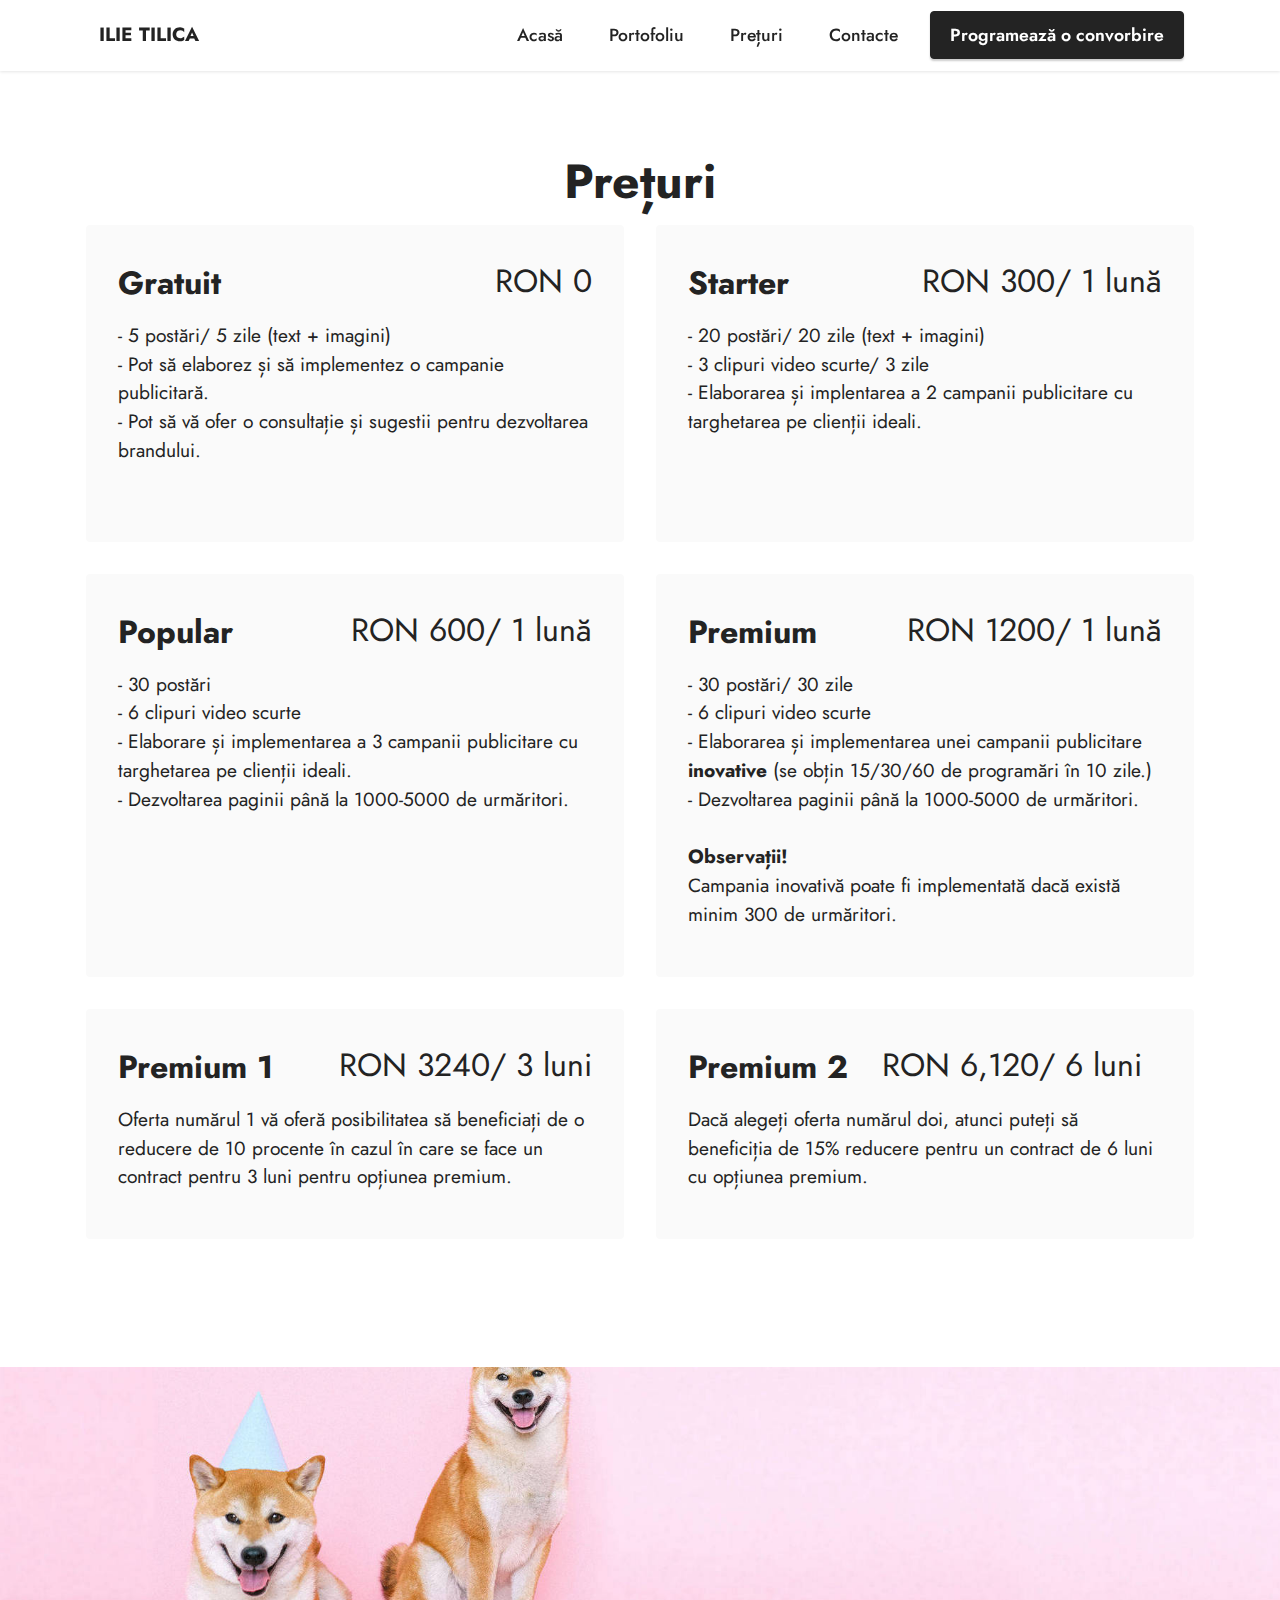
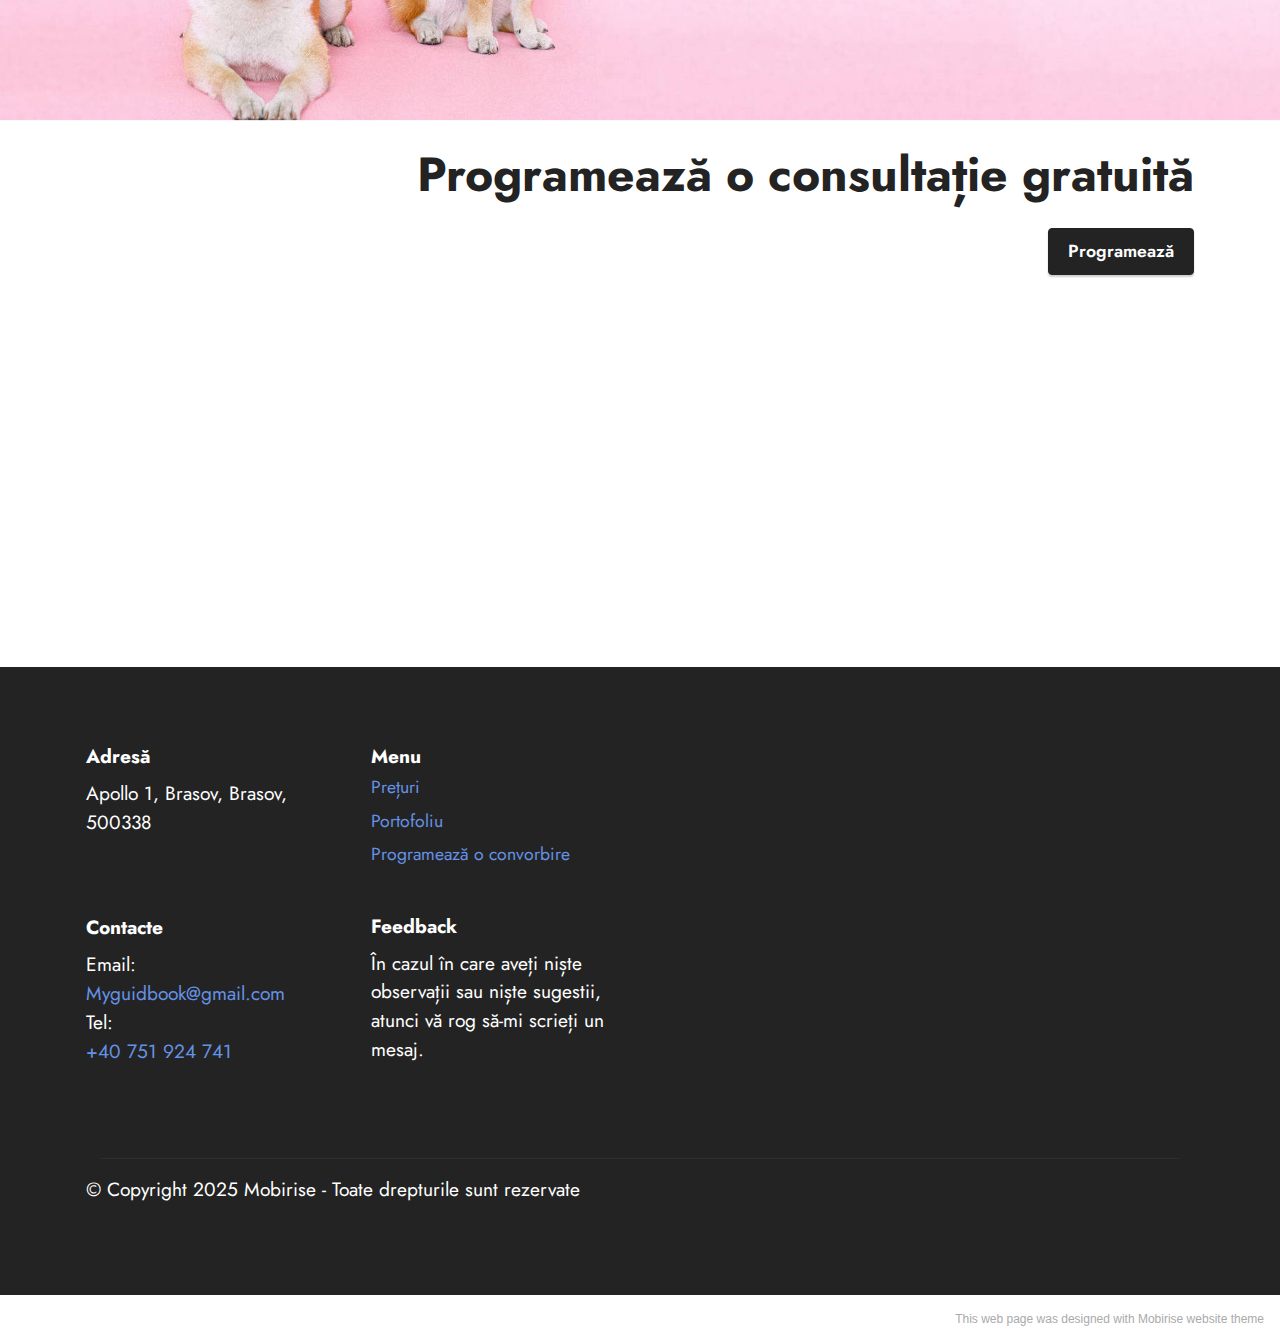
==== page2.html @ 52ac5a22 "first commit" ====
<!DOCTYPE html>
<html  >
<head>
  <!-- Site made with Mobirise Website Builder v5.3.10, https://mobirise.com -->
  <meta charset="UTF-8">
  <meta http-equiv="X-UA-Compatible" content="IE=edge">
  <meta name="generator" content="Mobirise v5.3.10, mobirise.com">
  <meta name="viewport" content="width=device-width, initial-scale=1, minimum-scale=1">
  <link rel="shortcut icon" href="assets/images/logo.png" type="image/x-icon">
  <meta name="description" content="">
  
  
  <title>Prețuri</title>
  <link rel="stylesheet" href="assets/tether/tether.min.css">
  <link rel="stylesheet" href="assets/bootstrap/css/bootstrap.min.css">
  <link rel="stylesheet" href="assets/bootstrap/css/bootstrap-grid.min.css">
  <link rel="stylesheet" href="assets/bootstrap/css/bootstrap-reboot.min.css">
  <link rel="stylesheet" href="assets/dropdown/css/style.css">
  <link rel="stylesheet" href="assets/socicon/css/styles.css">
  <link rel="stylesheet" href="assets/theme/css/style.css">
  <link rel="preload" href="https://fonts.googleapis.com/css?family=Jost:100,200,300,400,500,600,700,800,900,100i,200i,300i,400i,500i,600i,700i,800i,900i&display=swap" as="style" onload="this.onload=null;this.rel='stylesheet'">
  <noscript><link rel="stylesheet" href="https://fonts.googleapis.com/css?family=Jost:100,200,300,400,500,600,700,800,900,100i,200i,300i,400i,500i,600i,700i,800i,900i&display=swap"></noscript>
  <link rel="preload" as="style" href="assets/mobirise/css/mbr-additional.css"><link rel="stylesheet" href="assets/mobirise/css/mbr-additional.css" type="text/css">
  
  
  
  
</head>
<body>
  
  <section class="menu menu2 cid-sCXt1QvOxY" once="menu" id="menu2-c">
    
    <nav class="navbar navbar-dropdown navbar-fixed-top navbar-expand-lg">
        <div class="container">
            <div class="navbar-brand">
                <span class="navbar-logo">
                </span>
                <span class="navbar-caption-wrap"><a class="navbar-caption text-black display-7" href="index.html">ILIE TILICA</a></span>
            </div>
            <button class="navbar-toggler" type="button" data-toggle="collapse" data-target="#navbarSupportedContent" aria-controls="navbarNavAltMarkup" aria-expanded="false" aria-label="Toggle navigation">
                <div class="hamburger">
                    <span></span>
                    <span></span>
                    <span></span>
                    <span></span>
                </div>
            </button>
            <div class="collapse navbar-collapse" id="navbarSupportedContent">
                <ul class="navbar-nav nav-dropdown" data-app-modern-menu="true"><li class="nav-item"><a class="nav-link link text-black text-primary display-4" href="index.html">Acasă</a></li>
                    <li class="nav-item"><a class="nav-link link text-black text-primary display-4" href="page1.html">Portofoliu</a></li>
                    <li class="nav-item"><a class="nav-link link text-black text-primary display-4" href="page2.html">Prețuri</a>
                    </li><li class="nav-item"><a class="nav-link link text-black text-primary display-4" href="page3.html">Contacte</a></li></ul>
                
                <div class="navbar-buttons mbr-section-btn"><a class="btn btn-black display-4" href="https://calendly.com/roitler/consultatie?month=2021-07">Programează o convorbire</a></div>
            </div>
        </div>
    </nav>
</section>

<section class="features7 cid-sCXRhfmVwu" id="features8-e">
    <!---->
    
    
    <div class="container">
        <div class="row">
            <div class="title col-12">
                <h5 class="mbr-section-title mbr-fonts-style mb-3 display-2">
                    <strong>Prețuri</strong></h5>
                
            </div>
            <div class="card col-12 col-md-6">
                <div class="card-wrapper">
                    <div class="top-line">
                        <h6 class="card-title mbr-fonts-style display-5"><strong>Gratuit</strong></h6>
                        <p class="mbr-text cost mbr-fonts-style display-5">RON 0</p>
                    </div>
                    <div class="bottom-line">
                        <p class="mbr-text mbr-fonts-style display-7">- 5 postări/ 5 zile (text + imagini)<br>- Pot să elaborez și să implementez o campanie publicitară.&nbsp;<br>- Pot să vă ofer o consultație și sugestii pentru dezvoltarea brandului.<br><br></p>
                    </div>
                </div>
            </div>
            <div class="card col-12 col-md-6">
                <div class="card-wrapper">
                    <div class="top-line">
                        <h6 class="card-title mbr-fonts-style display-5"><strong>Starter</strong></h6>
                        <p class="mbr-text cost mbr-fonts-style display-5">RON 300/ 1 lună</p>
                    </div>
                    <div class="bottom-line">
                        <p class="mbr-text mbr-fonts-style display-7">- 20 postări/ 20 zile (text + imagini)<br>- 3 clipuri video scurte/ 3 zile&nbsp;<br>- Elaborarea și implentarea a 2 campanii publicitare cu targhetarea pe clienții ideali.</p>
                    </div>
                </div>
            </div>
            <div class="card col-12 col-md-6">
                <div class="card-wrapper">
                    <div class="top-line">
                        <h6 class="card-title mbr-fonts-style display-5">
                            <strong>Popular</strong></h6>
                        <p class="mbr-text cost mbr-fonts-style display-5">RON 600/ 1 lună</p>
                    </div>
                    <div class="bottom-line">
                        <p class="mbr-text mbr-fonts-style display-7">- 30 postări<br>- 6 clipuri video scurte<br>- Elaborare și implementarea a 3 campanii publicitare cu targhetarea pe clienții ideali.<br>- Dezvoltarea paginii până la 1000-5000 de urmăritori.</p>
                    </div>
                </div>
            </div>
            <div class="card col-12 col-md-6">
                <div class="card-wrapper">
                    <div class="top-line">
                        <h6 class="card-title mbr-fonts-style display-5">
                            <strong>Premium</strong></h6>
                        <p class="mbr-text cost mbr-fonts-style display-5">RON 1200/ 1 lună</p>
                    </div>
                    <div class="bottom-line">
                        <p class="mbr-text mbr-fonts-style display-7">
                            - 30 postări/ 30 zile<br>- 6 clipuri video scurte<br>- Elaborarea și implementarea unei campanii publicitare <strong>inovative </strong>(se obțin 15/30/60 de programări în 10 zile.)<br>- Dezvoltarea paginii până la 1000-5000 de urmăritori.<br><br><strong>Observații!</strong>&nbsp;<br>Campania inovativă poate fi implementată dacă există minim 300 de urmăritori.&nbsp;</p>
                    </div>
                </div>
            </div>
            <div class="card col-12 col-md-6">
                <div class="card-wrapper">
                    <div class="top-line">
                        <h6 class="card-title mbr-fonts-style display-5">
                            <strong>Premium 1</strong></h6>
                        <p class="mbr-text cost mbr-fonts-style display-5">RON 3240/ 3 luni</p>
                    </div>
                    <div class="bottom-line">
                        <p class="mbr-text mbr-fonts-style display-7">
                            Oferta numărul 1 vă oferă posibilitatea să beneficiați de o reducere de 10 procente în cazul în care se face un contract pentru 3 luni pentru opțiunea premium.</p>
                    </div>
                </div>
            </div>
            <div class="card col-12 col-md-6">
                <div class="card-wrapper">
                    <div class="top-line">
                        <h6 class="card-title mbr-fonts-style display-5">
                            <strong>Premium 2</strong></h6>
                        <p class="mbr-text cost mbr-fonts-style display-5">RON 6,120/ 6 luni&nbsp;&nbsp;</p>
                    </div>
                    <div class="bottom-line">
                        <p class="mbr-text mbr-fonts-style display-7">Dacă alegeți oferta numărul doi, atunci puteți să beneficiția de 15% reducere pentru un contract de 6 luni cu opțiunea premium.</p>
                    </div>
                </div>
            </div>
            
            
            
            
            
            
        </div>
    </div>
</section>

<section class="header7 cid-sCY0vMXRsR mbr-fullscreen mbr-parallax-background" id="header7-f">

    

    

    <div class="text-right container">
        <div class="row justify-content-end">
            <div class="col-12 col-lg-9">
                <h1 class="mbr-section-title mbr-fonts-style mb-3 display-2"><strong>Programează o consultație gratuită</strong></h1>
                
                
                <div class="mbr-section-btn mt-3"><a class="btn btn-black display-4" href="https://calendly.com/roitler/consultatie">Programează</a></div>
            </div>
        </div>
    </div>
</section>

<section class="footer6 cid-sCXFEA7yMe" once="footers" id="footer6-d">

    

    

    <div class="container">
        <div class="row content mbr-white">
            <div class="col-12 col-md-3 mbr-fonts-style display-7">
                <h5 class="mbr-section-subtitle mbr-fonts-style mb-2 display-7">
                    <strong>Adresă</strong></h5>
                <p class="mbr-text mbr-fonts-style display-7">Apollo 1, Brasov, Brasov, 500338</p> <br>
                <h5 class="mbr-section-subtitle mbr-fonts-style mb-2 mt-4 display-7"><strong>Contacte</strong></h5>
                <p class="mbr-text mbr-fonts-style mb-4 display-7">
                    Email: <a href="mailto:Myguidbook@gmail.com" class="text-primary">Myguidbook@gmail.com</a><br>Tel: <br><a href="https://wa.me/40 751 924 741" class="text-primary">+40 751 924 741</a></p>
            </div>
            <div class="col-12 col-md-3 mbr-fonts-style display-7">
                <h5 class="mbr-section-subtitle mbr-fonts-style mb-2 display-7">
                    <strong>Menu</strong></h5>
                <ul class="list mbr-fonts-style mb-4 display-4"><p><a href="page2.html" class="text-primary">Prețuri</a></p><p><a href="page1.html" class="text-primary">Portofoliu</a></p><p><a href="https://calendly.com/roitler/consultatie" class="text-primary">Programează o convorbire</a></p></ul>
                <h5 class="mbr-section-subtitle mbr-fonts-style mb-2 mt-5 display-7">
                    <strong>Feedback</strong></h5>
                <p class="mbr-text mbr-fonts-style mb-4 display-7">În cazul în care aveți niște observații sau niște sugestii, atunci vă rog să-mi scrieți un mesaj.</p>
            </div>
            <div class="col-12 col-md-6">
                <div class="google-map"><iframe frameborder="0" style="border:0" src="https://www.google.com/maps/embed/v1/place?key=AIzaSyCZI5F_k6S1k46ujh0SNrapM89f7mJxd30&amp;q=Apollo 1, 500338" allowfullscreen=""></iframe></div>
            </div>
            <div class="col-md-6">
                <div class="social-list align-left">
                </div>
            </div>
        </div>
        <div class="footer-lower">
            <div class="media-container-row">
                <div class="col-sm-12">
                    <hr>
                </div>
            </div>
            <div class="col-sm-12 copyright pl-0">
                <p class="mbr-text mbr-fonts-style mbr-white display-7">
                    © Copyright 2025 Mobirise - Toate drepturile sunt rezervate</p>
            </div>
        </div>
    </div>
</section><section style="background-color: #fff; font-family: -apple-system, BlinkMacSystemFont, 'Segoe UI', 'Roboto', 'Helvetica Neue', Arial, sans-serif; color:#aaa; font-size:12px; padding: 0; align-items: center; display: flex;"><a href="https://mobirise.site/m" style="flex: 1 1; height: 3rem; padding-left: 1rem;"></a><p style="flex: 0 0 auto; margin:0; padding-right:1rem;"><a href="https://mobirise.site/q" style="color:#aaa;">This web page</a> was designed with Mobirise website theme</p></section><script src="assets/web/assets/jquery/jquery.min.js"></script>  <script src="assets/popper/popper.min.js"></script>  <script src="assets/tether/tether.min.js"></script>  <script src="assets/bootstrap/js/bootstrap.min.js"></script>  <script src="assets/smoothscroll/smooth-scroll.js"></script>  <script src="assets/dropdown/js/nav-dropdown.js"></script>  <script src="assets/dropdown/js/navbar-dropdown.js"></script>  <script src="assets/touchswipe/jquery.touch-swipe.min.js"></script>  <script src="assets/parallax/jarallax.min.js"></script>  <script src="assets/theme/js/script.js"></script>  
  
  
</body>
</html>
---- assets/dropdown/css/style.css ----
.navbar-dropdown {
  left: 0;
  padding: 0;
  position: absolute;
  right: 0;
  top: 0;
  transition: all 0.45s ease;
  z-index: 1030;
  background: #282828; }
  .navbar-dropdown .navbar-logo {
    margin-right: 0.8rem;
    transition: margin 0.3s ease-in-out;
    vertical-align: middle; }
    .navbar-dropdown .navbar-logo img {
      height: 3.125rem;
      transition: all 0.3s ease-in-out; }
    .navbar-dropdown .navbar-logo.mbr-iconfont {
      font-size: 3.125rem;
      line-height: 3.125rem; }
  .navbar-dropdown .navbar-caption {
    font-weight: 700;
    white-space: normal;
    vertical-align: -4px;
    line-height: 3.125rem !important; }
    .navbar-dropdown .navbar-caption, .navbar-dropdown .navbar-caption:hover {
      color: inherit;
      text-decoration: none; }
  .navbar-dropdown .mbr-iconfont + .navbar-caption {
    vertical-align: -1px; }
  .navbar-dropdown.navbar-fixed-top {
    position: fixed; }
  .navbar-dropdown .navbar-brand span {
    vertical-align: -4px; }
  .navbar-dropdown.bg-color.transparent {
    background: none; }
  .navbar-dropdown.navbar-short .navbar-brand {
    padding: 0.625rem 0; }
    .navbar-dropdown.navbar-short .navbar-brand span {
      vertical-align: -1px; }
  .navbar-dropdown.navbar-short .navbar-caption {
    line-height: 2.375rem !important;
    vertical-align: -2px; }
  .navbar-dropdown.navbar-short .navbar-logo {
    margin-right: 0.5rem; }
    .navbar-dropdown.navbar-short .navbar-logo img {
      height: 2.375rem; }
    .navbar-dropdown.navbar-short .navbar-logo.mbr-iconfont {
      font-size: 2.375rem;
      line-height: 2.375rem; }
  .navbar-dropdown.navbar-short .mbr-table-cell {
    height: 3.625rem; }
  .navbar-dropdown .navbar-close {
    left: 0.6875rem;
    position: fixed;
    top: 0.75rem;
    z-index: 1000; }
  .navbar-dropdown .hamburger-icon {
    content: "";
    display: inline-block;
    vertical-align: middle;
    width: 16px;
    -webkit-box-shadow: 0 -6px 0 1px #282828,0 0 0 1px #282828,0 6px 0 1px #282828;
    -moz-box-shadow: 0 -6px 0 1px #282828,0 0 0 1px #282828,0 6px 0 1px #282828;
    box-shadow: 0 -6px 0 1px #282828,0 0 0 1px #282828,0 6px 0 1px #282828; }

.dropdown-menu .dropdown-toggle[data-toggle="dropdown-submenu"]::after {
  border-bottom: 0.35em solid transparent;
  border-left: 0.35em solid;
  border-right: 0;
  border-top: 0.35em solid transparent;
  margin-left: 0.3rem; }

.dropdown-menu .dropdown-item:focus {
  outline: 0; }

.nav-dropdown {
  font-size: 0.75rem;
  font-weight: 500;
  height: auto !important; }
  .nav-dropdown .nav-btn {
    padding-left: 1rem; }
  .nav-dropdown .link {
    margin: .667em 1.667em;
    font-weight: 500;
    padding: 0;
    transition: color .2s ease-in-out; }
    .nav-dropdown .link.dropdown-toggle {
      margin-right: 2.583em; }
      .nav-dropdown .link.dropdown-toggle::after {
        margin-left: .25rem;
        border-top: 0.35em solid;
        border-right: 0.35em solid transparent;
        border-left: 0.35em solid transparent;
        border-bottom: 0; }
      .nav-dropdown .link.dropdown-toggle[aria-expanded="true"] {
        margin: 0;
        padding: 0.667em 3.263em  0.667em 1.667em; }
  .nav-dropdown .link::after,
  .nav-dropdown .dropdown-item::after {
    color: inherit; }
  .nav-dropdown .btn {
    font-size: 0.75rem;
    font-weight: 700;
    letter-spacing: 0;
    margin-bottom: 0;
    padding-left: 1.25rem;
    padding-right: 1.25rem; }
  .nav-dropdown .dropdown-menu {
    border-radius: 0;
    border: 0;
    left: 0;
    margin: 0;
    padding-bottom: 1.25rem;
    padding-top: 1.25rem;
    position: relative; }
  .nav-dropdown .dropdown-submenu {
    margin-left: 0.125rem;
    top: 0; }
  .nav-dropdown .dropdown-item {
    font-weight: 500;
    line-height: 2;
    padding: 0.3846em 4.615em 0.3846em 1.5385em;
    position: relative;
    transition: color .2s ease-in-out, background-color .2s ease-in-out; }
    .nav-dropdown .dropdown-item::after {
      margin-top: -0.3077em;
      position: absolute;
      right: 1.1538em;
      top: 50%; }
    .nav-dropdown .dropdown-item:focus, .nav-dropdown .dropdown-item:hover {
      background: none; }

@media (max-width: 767px) {
  .nav-dropdown.navbar-toggleable-sm {
    bottom: 0;
    display: none;
    left: 0;
    overflow-x: hidden;
    position: fixed;
    top: 0;
    transform: translateX(-100%);
    -ms-transform: translateX(-100%);
    -webkit-transform: translateX(-100%);
    width: 18.75rem;
    z-index: 999; } }
.nav-dropdown.navbar-toggleable-xl {
  bottom: 0;
  display: none;
  left: 0;
  overflow-x: hidden;
  position: fixed;
  top: 0;
  transform: translateX(-100%);
  -ms-transform: translateX(-100%);
  -webkit-transform: translateX(-100%);
  width: 18.75rem;
  z-index: 999; }

.nav-dropdown-sm {
  display: block !important;
  overflow-x: hidden;
  overflow: auto;
  padding-top: 3.875rem; }
  .nav-dropdown-sm::after {
    content: "";
    display: block;
    height: 3rem;
    width: 100%; }
  .nav-dropdown-sm.collapse.in ~ .navbar-close {
    display: block !important; }
  .nav-dropdown-sm.collapsing, .nav-dropdown-sm.collapse.in {
    transform: translateX(0);
    -ms-transform: translateX(0);
    -webkit-transform: translateX(0);
    transition: all 0.25s ease-out;
    -webkit-transition: all 0.25s ease-out;
    background: #282828; }
  .nav-dropdown-sm.collapsing[aria-expanded="false"] {
    transform: translateX(-100%);
    -ms-transform: translateX(-100%);
    -webkit-transform: translateX(-100%); }
  .nav-dropdown-sm .nav-item {
    display: block;
    margin-left: 0 !important;
    padding-left: 0; }
  .nav-dropdown-sm .link,
  .nav-dropdown-sm .dropdown-item {
    border-top: 1px dotted rgba(255, 255, 255, 0.1);
    font-size: 0.8125rem;
    line-height: 1.6;
    margin: 0 !important;
    padding: 0.875rem 2.4rem 0.875rem 1.5625rem !important;
    position: relative;
    white-space: normal; }
    .nav-dropdown-sm .link:focus, .nav-dropdown-sm .link:hover,
    .nav-dropdown-sm .dropdown-item:focus,
    .nav-dropdown-sm .dropdown-item:hover {
      background: rgba(0, 0, 0, 0.2) !important;
      color: #c0a375; }
  .nav-dropdown-sm .nav-btn {
    position: relative;
    padding: 1.5625rem 1.5625rem 0 1.5625rem; }
    .nav-dropdown-sm .nav-btn::before {
      border-top: 1px dotted rgba(255, 255, 255, 0.1);
      content: "";
      left: 0;
      position: absolute;
      top: 0;
      width: 100%; }
    .nav-dropdown-sm .nav-btn + .nav-btn {
      padding-top: 0.625rem; }
      .nav-dropdown-sm .nav-btn + .nav-btn::before {
        display: none; }
  .nav-dropdown-sm .btn {
    padding: 0.625rem 0; }
  .nav-dropdown-sm .dropdown-toggle[data-toggle="dropdown-submenu"]::after {
    margin-left: .25rem;
    border-top: 0.35em solid;
    border-right: 0.35em solid transparent;
    border-left: 0.35em solid transparent;
    border-bottom: 0; }
  .nav-dropdown-sm .dropdown-toggle[data-toggle="dropdown-submenu"][aria-expanded="true"]::after {
    border-top: 0;
    border-right: 0.35em solid transparent;
    border-left: 0.35em solid transparent;
    border-bottom: 0.35em solid; }
  .nav-dropdown-sm .dropdown-menu {
    margin: 0;
    padding: 0;
    position: relative;
    top: 0;
    left: 0;
    width: 100%;
    border: 0;
    float: none;
    border-radius: 0;
    background: none; }
  .nav-dropdown-sm .dropdown-submenu {
    left: 100%;
    margin-left: 0.125rem;
    margin-top: -1.25rem;
    top: 0; }

.navbar-toggleable-sm .nav-dropdown .dropdown-menu {
  position: absolute; }

.navbar-toggleable-sm .nav-dropdown .dropdown-submenu {
  left: 100%;
  margin-left: 0.125rem;
  margin-top: -1.25rem;
  top: 0; }

.navbar-toggleable-sm.opened .nav-dropdown .dropdown-menu {
  position: relative; }

.navbar-toggleable-sm.opened .nav-dropdown .dropdown-submenu {
  left: 0;
  margin-left: 00rem;
  margin-top: 0rem;
  top: 0; }

.is-builder .nav-dropdown.collapsing {
  transition: none !important; }

/*# sourceMappingURL=style.css.map */
---- assets/socicon/css/styles.css ----
@charset "UTF-8";

@font-face {
  font-family: 'Socicon';
  src:  url('../fonts/socicon.eot');
  src:  url('../fonts/socicon.eot?#iefix') format('embedded-opentype'),
    url('../fonts/socicon.woff2') format('woff2'),
    url('../fonts/socicon.ttf') format('truetype'),
    url('../fonts/socicon.woff') format('woff'),
    url('../fonts/socicon.svg#socicon') format('svg');
  font-weight: normal;
  font-style: normal;
  font-display: swap;
}

[data-icon]:before {
  font-family: "socicon" !important;
  content: attr(data-icon);
  font-style: normal !important;
  font-weight: normal !important;
  font-variant: normal !important;
  text-transform: none !important;
  speak: none;
  line-height: 1;
  -webkit-font-smoothing: antialiased;
  -moz-osx-font-smoothing: grayscale;
}

[class^="socicon-"], [class*=" socicon-"] {
  /* use !important to prevent issues with browser extensions that change fonts */
  font-family: 'Socicon' !important;
  speak: none;
  font-style: normal;
  font-weight: normal;
  font-variant: normal;
  text-transform: none;
  line-height: 1;

  /* Better Font Rendering =========== */
  -webkit-font-smoothing: antialiased;
  -moz-osx-font-smoothing: grayscale;
}

.socicon-eitaa:before {
  content: "\e97c";
}
.socicon-soroush:before {
  content: "\e97d";
}
.socicon-bale:before {
  content: "\e97e";
}
.socicon-zazzle:before {
  content: "\e97b";
}
.socicon-society6:before {
  content: "\e97a";
}
.socicon-redbubble:before {
  content: "\e979";
}
.socicon-avvo:before {
  content: "\e978";
}
.socicon-stitcher:before {
  content: "\e977";
}
.socicon-googlehangouts:before {
  content: "\e974";
}
.socicon-dlive:before {
  content: "\e975";
}
.socicon-vsco:before {
  content: "\e976";
}
.socicon-flipboard:before {
  content: "\e973";
}
.socicon-ubuntu:before {
  content: "\e958";
}
.socicon-artstation:before {
  content: "\e959";
}
.socicon-invision:before {
  content: "\e95a";
}
.socicon-torial:before {
  content: "\e95b";
}
.socicon-collectorz:before {
  content: "\e95c";
}
.socicon-seenthis:before {
  content: "\e95d";
}
.socicon-googleplaymusic:before {
  content: "\e95e";
}
.socicon-debian:before {
  content: "\e95f";
}
.socicon-filmfreeway:before {
  content: "\e960";
}
.socicon-gnome:before {
  content: "\e961";
}
.socicon-itchio:before {
  content: "\e962";
}
.socicon-jamendo:before {
  content: "\e963";
}
.socicon-mix:before {
  content: "\e964";
}
.socicon-sharepoint:before {
  content: "\e965";
}
.socicon-tinder:before {
  content: "\e966";
}
.socicon-windguru:before {
  content: "\e967";
}
.socicon-cdbaby:before {
  content: "\e968";
}
.socicon-elementaryos:before {
  content: "\e969";
}
.socicon-stage32:before {
  content: "\e96a";
}
.socicon-tiktok:before {
  content: "\e96b";
}
.socicon-gitter:before {
  content: "\e96c";
}
.socicon-letterboxd:before {
  content: "\e96d";
}
.socicon-threema:before {
  content: "\e96e";
}
.socicon-splice:before {
  content: "\e96f";
}
.socicon-metapop:before {
  content: "\e970";
}
.socicon-naver:before {
  content: "\e971";
}
.socicon-remote:before {
  content: "\e972";
}
.socicon-internet:before {
  content: "\e957";
}
.socicon-moddb:before {
  content: "\e94b";
}
.socicon-indiedb:before {
  content: "\e94c";
}
.socicon-traxsource:before {
  content: "\e94d";
}
.socicon-gamefor:before {
  content: "\e94e";
}
.socicon-pixiv:before {
  content: "\e94f";
}
.socicon-myanimelist:before {
  content: "\e950";
}
.socicon-blackberry:before {
  content: "\e951";
}
.socicon-wickr:before {
  content: "\e952";
}
.socicon-spip:before {
  content: "\e953";
}
.socicon-napster:before {
  content: "\e954";
}
.socicon-beatport:before {
  content: "\e955";
}
.socicon-hackerone:before {
  content: "\e956";
}
.socicon-hackernews:before {
  content: "\e946";
}
.socicon-smashwords:before {
  content: "\e947";
}
.socicon-kobo:before {
  content: "\e948";
}
.socicon-bookbub:before {
  content: "\e949";
}
.socicon-mailru:before {
  content: "\e94a";
}
.socicon-gitlab:before {
  content: "\e945";
}
.socicon-instructables:before {
  content: "\e944";
}
.socicon-portfolio:before {
  content: "\e943";
}
.socicon-codered:before {
  content: "\e940";
}
.socicon-origin:before {
  content: "\e941";
}
.socicon-nextdoor:before {
  content: "\e942";
}
.socicon-udemy:before {
  content: "\e93f";
}
.socicon-livemaster:before {
  content: "\e93e";
}
.socicon-crunchbase:before {
  content: "\e93b";
}
.socicon-homefy:before {
  content: "\e93c";
}
.socicon-calendly:before {
  content: "\e93d";
}
.socicon-realtor:before {
  content: "\e90f";
}
.socicon-tidal:before {
  content: "\e910";
}
.socicon-qobuz:before {
  content: "\e911";
}
.socicon-natgeo:before {
  content: "\e912";
}
.socicon-mastodon:before {
  content: "\e913";
}
.socicon-unsplash:before {
  content: "\e914";
}
.socicon-homeadvisor:before {
  content: "\e915";
}
.socicon-angieslist:before {
  content: "\e916";
}
.socicon-codepen:before {
  content: "\e917";
}
.socicon-slack:before {
  content: "\e918";
}
.socicon-openaigym:before {
  content: "\e919";
}
.socicon-logmein:before {
  content: "\e91a";
}
.socicon-fiverr:before {
  content: "\e91b";
}
.socicon-gotomeeting:before {
  content: "\e91c";
}
.socicon-aliexpress:before {
  content: "\e91d";
}
.socicon-guru:before {
  content: "\e91e";
}
.socicon-appstore:before {
  content: "\e91f";
}
.socicon-homes:before {
  content: "\e920";
}
.socicon-zoom:before {
  content: "\e921";
}
.socicon-alibaba:before {
  content: "\e922";
}
.socicon-craigslist:before {
  content: "\e923";
}
.socicon-wix:before {
  content: "\e924";
}
.socicon-redfin:before {
  content: "\e925";
}
.socicon-googlecalendar:before {
  content: "\e926";
}
.socicon-shopify:before {
  content: "\e927";
}
.socicon-freelancer:before {
  content: "\e928";
}
.socicon-seedrs:before {
  content: "\e929";
}
.socicon-bing:before {
  content: "\e92a";
}
.socicon-doodle:before {
  content: "\e92b";
}
.socicon-bonanza:before {
  content: "\e92c";
}
.socicon-squarespace:before {
  content: "\e92d";
}
.socicon-toptal:before {
  content: "\e92e";
}
.socicon-gust:before {
  content: "\e92f";
}
.socicon-ask:before {
  content: "\e930";
}
.socicon-trulia:before {
  content: "\e931";
}
.socicon-loomly:before {
  content: "\e932";
}
.socicon-ghost:before {
  content: "\e933";
}
.socicon-upwork:before {
  content: "\e934";
}
.socicon-fundable:before {
  content: "\e935";
}
.socicon-booking:before {
  content: "\e936";
}
.socicon-googlemaps:before {
  content: "\e937";
}
.socicon-zillow:before {
  content: "\e938";
}
.socicon-niconico:before {
  content: "\e939";
}
.socicon-toneden:before {
  content: "\e93a";
}
.socicon-augment:before {
  content: "\e908";
}
.socicon-bitbucket:before {
  content: "\e909";
}
.socicon-fyuse:before {
  content: "\e90a";
}
.socicon-yt-gaming:before {
  content: "\e90b";
}
.socicon-sketchfab:before {
  content: "\e90c";
}
.socicon-mobcrush:before {
  content: "\e90d";
}
.socicon-microsoft:before {
  content: "\e90e";
}
.socicon-pandora:before {
  content: "\e907";
}
.socicon-messenger:before {
  content: "\e906";
}
.socicon-gamewisp:before {
  content: "\e905";
}
.socicon-bloglovin:before {
  content: "\e904";
}
.socicon-tunein:before {
  content: "\e903";
}
.socicon-gamejolt:before {
  content: "\e901";
}
.socicon-trello:before {
  content: "\e902";
}
.socicon-spreadshirt:before {
  content: "\e900";
}
.socicon-500px:before {
  content: "\e000";
}
.socicon-8tracks:before {
  content: "\e001";
}
.socicon-airbnb:before {
  content: "\e002";
}
.socicon-alliance:before {
  content: "\e003";
}
.socicon-amazon:before {
  content: "\e004";
}
.socicon-amplement:before {
  content: "\e005";
}
.socicon-android:before {
  content: "\e006";
}
.socicon-angellist:before {
  content: "\e007";
}
.socicon-apple:before {
  content: "\e008";
}
.socicon-appnet:before {
  content: "\e009";
}
.socicon-baidu:before {
  content: "\e00a";
}
.socicon-bandcamp:before {
  content: "\e00b";
}
.socicon-battlenet:before {
  content: "\e00c";
}
.socicon-mixer:before {
  content: "\e00d";
}
.socicon-bebee:before {
  content: "\e00e";
}
.socicon-bebo:before {
  content: "\e00f";
}
.socicon-behance:before {
  content: "\e010";
}
.socicon-blizzard:before {
  content: "\e011";
}
.socicon-blogger:before {
  content: "\e012";
}
.socicon-buffer:before {
  content: "\e013";
}
.socicon-chrome:before {
  content: "\e014";
}
.socicon-coderwall:before {
  content: "\e015";
}
.socicon-curse:before {
  content: "\e016";
}
.socicon-dailymotion:before {
  content: "\e017";
}
.socicon-deezer:before {
  content: "\e018";
}
.socicon-delicious:before {
  content: "\e019";
}
.socicon-deviantart:before {
  content: "\e01a";
}
.socicon-diablo:before {
  content: "\e01b";
}
.socicon-digg:before {
  content: "\e01c";
}
.socicon-discord:before {
  content: "\e01d";
}
.socicon-disqus:before {
  content: "\e01e";
}
.socicon-douban:before {
  content: "\e01f";
}
.socicon-draugiem:before {
  content: "\e020";
}
.socicon-dribbble:before {
  content: "\e021";
}
.socicon-drupal:before {
  content: "\e022";
}
.socicon-ebay:before {
  content: "\e023";
}
.socicon-ello:before {
  content: "\e024";
}
.socicon-endomodo:before {
  content: "\e025";
}
.socicon-envato:before {
  content: "\e026";
}
.socicon-etsy:before {
  content: "\e027";
}
.socicon-facebook:before {
  content: "\e028";
}
.socicon-feedburner:before {
  content: "\e029";
}
.socicon-filmweb:before {
  content: "\e02a";
}
.socicon-firefox:before {
  content: "\e02b";
}
.socicon-flattr:before {
  content: "\e02c";
}
.socicon-flickr:before {
  content: "\e02d";
}
.socicon-formulr:before {
  content: "\e02e";
}
.socicon-forrst:before {
  content: "\e02f";
}
.socicon-foursquare:before {
  content: "\e030";
}
.socicon-friendfeed:before {
  content: "\e031";
}
.socicon-github:before {
  content: "\e032";
}
.socicon-goodreads:before {
  content: "\e033";
}
.socicon-google:before {
  content: "\e034";
}
.socicon-googlescholar:before {
  content: "\e035";
}
.socicon-googlegroups:before {
  content: "\e036";
}
.socicon-googlephotos:before {
  content: "\e037";
}
.socicon-googleplus:before {
  content: "\e038";
}
.socicon-grooveshark:before {
  content: "\e039";
}
.socicon-hackerrank:before {
  content: "\e03a";
}
.socicon-hearthstone:before {
  content: "\e03b";
}
.socicon-hellocoton:before {
  content: "\e03c";
}
.socicon-heroes:before {
  content: "\e03d";
}
.socicon-smashcast:before {
  content: "\e03e";
}
.socicon-horde:before {
  content: "\e03f";
}
.socicon-houzz:before {
  content: "\e040";
}
.socicon-icq:before {
  content: "\e041";
}
.socicon-identica:before {
  content: "\e042";
}
.socicon-imdb:before {
  content: "\e043";
}
.socicon-instagram:before {
  content: "\e044";
}
.socicon-issuu:before {
  content: "\e045";
}
.socicon-istock:before {
  content: "\e046";
}
.socicon-itunes:before {
  content: "\e047";
}
.socicon-keybase:before {
  content: "\e048";
}
.socicon-lanyrd:before {
  content: "\e049";
}
.socicon-lastfm:before {
  content: "\e04a";
}
.socicon-line:before {
  content: "\e04b";
}
.socicon-linkedin:before {
  content: "\e04c";
}
.socicon-livejournal:before {
  content: "\e04d";
}
.socicon-lyft:before {
  content: "\e04e";
}
.socicon-macos:before {
  content: "\e04f";
}
.socicon-mail:before {
  content: "\e050";
}
.socicon-medium:before {
  content: "\e051";
}
.socicon-meetup:before {
  content: "\e052";
}
.socicon-mixcloud:before {
  content: "\e053";
}
.socicon-modelmayhem:before {
  content: "\e054";
}
.socicon-mumble:before {
  content: "\e055";
}
.socicon-myspace:before {
  content: "\e056";
}
.socicon-newsvine:before {
  content: "\e057";
}
.socicon-nintendo:before {
  content: "\e058";
}
.socicon-npm:before {
  content: "\e059";
}
.socicon-odnoklassniki:before {
  content: "\e05a";
}
.socicon-openid:before {
  content: "\e05b";
}
.socicon-opera:before {
  content: "\e05c";
}
.socicon-outlook:before {
  content: "\e05d";
}
.socicon-overwatch:before {
  content: "\e05e";
}
.socicon-patreon:before {
  content: "\e05f";
}
.socicon-paypal:before {
  content: "\e060";
}
.socicon-periscope:before {
  content: "\e061";
}
.socicon-persona:before {
  content: "\e062";
}
.socicon-pinterest:before {
  content: "\e063";
}
.socicon-play:before {
  content: "\e064";
}
.socicon-player:before {
  content: "\e065";
}
.socicon-playstation:before {
  content: "\e066";
}
.socicon-pocket:before {
  content: "\e067";
}
.socicon-qq:before {
  content: "\e068";
}
.socicon-quora:before {
  content: "\e069";
}
.socicon-raidcall:before {
  content: "\e06a";
}
.socicon-ravelry:before {
  content: "\e06b";
}
.socicon-reddit:before {
  content: "\e06c";
}
.socicon-renren:before {
  content: "\e06d";
}
.socicon-researchgate:before {
  content: "\e06e";
}
.socicon-residentadvisor:before {
  content: "\e06f";
}
.socicon-reverbnation:before {
  content: "\e070";
}
.socicon-rss:before {
  content: "\e071";
}
.socicon-sharethis:before {
  content: "\e072";
}
.socicon-skype:before {
  content: "\e073";
}
.socicon-slideshare:before {
  content: "\e074";
}
.socicon-smugmug:before {
  content: "\e075";
}
.socicon-snapchat:before {
  content: "\e076";
}
.socicon-songkick:before {
  content: "\e077";
}
.socicon-soundcloud:before {
  content: "\e078";
}
.socicon-spotify:before {
  content: "\e079";
}
.socicon-stackexchange:before {
  content: "\e07a";
}
.socicon-stackoverflow:before {
  content: "\e07b";
}
.socicon-starcraft:before {
  content: "\e07c";
}
.socicon-stayfriends:before {
  content: "\e07d";
}
.socicon-steam:before {
  content: "\e07e";
}
.socicon-storehouse:before {
  content: "\e07f";
}
.socicon-strava:before {
  content: "\e080";
}
.socicon-streamjar:before {
  content: "\e081";
}
.socicon-stumbleupon:before {
  content: "\e082";
}
.socicon-swarm:before {
  content: "\e083";
}
.socicon-teamspeak:before {
  content: "\e084";
}
.socicon-teamviewer:before {
  content: "\e085";
}
.socicon-technorati:before {
  content: "\e086";
}
.socicon-telegram:before {
  content: "\e087";
}
.socicon-tripadvisor:before {
  content: "\e088";
}
.socicon-tripit:before {
  content: "\e089";
}
.socicon-triplej:before {
  content: "\e08a";
}
.socicon-tumblr:before {
  content: "\e08b";
}
.socicon-twitch:before {
  content: "\e08c";
}
.socicon-twitter:before {
  content: "\e08d";
}
.socicon-uber:before {
  content: "\e08e";
}
.socicon-ventrilo:before {
  content: "\e08f";
}
.socicon-viadeo:before {
  content: "\e090";
}
.socicon-viber:before {
  content: "\e091";
}
.socicon-viewbug:before {
  content: "\e092";
}
.socicon-vimeo:before {
  content: "\e093";
}
.socicon-vine:before {
  content: "\e094";
}
.socicon-vkontakte:before {
  content: "\e095";
}
.socicon-warcraft:before {
  content: "\e096";
}
.socicon-wechat:before {
  content: "\e097";
}
.socicon-weibo:before {
  content: "\e098";
}
.socicon-whatsapp:before {
  content: "\e099";
}
.socicon-wikipedia:before {
  content: "\e09a";
}
.socicon-windows:before {
  content: "\e09b";
}
.socicon-wordpress:before {
  content: "\e09c";
}
.socicon-wykop:before {
  content: "\e09d";
}
.socicon-xbox:before {
  content: "\e09e";
}
.socicon-xing:before {
  content: "\e09f";
}
.socicon-yahoo:before {
  content: "\e0a0";
}
.socicon-yammer:before {
  content: "\e0a1";
}
.socicon-yandex:before {
  content: "\e0a2";
}
.socicon-yelp:before {
  content: "\e0a3";
}
.socicon-younow:before {
  content: "\e0a4";
}
.socicon-youtube:before {
  content: "\e0a5";
}
.socicon-zapier:before {
  content: "\e0a6";
}
.socicon-zerply:before {
  content: "\e0a7";
}
.socicon-zomato:before {
  content: "\e0a8";
}
.socicon-zynga:before {
  content: "\e0a9";
}
---- assets/theme/css/style.css ----
@charset "UTF-8";
section {
  background-color: #ffffff;
}

body {
  font-style: normal;
  line-height: 1.5;
  font-weight: 400;
  color: #232323;
  position: relative;
}

section,
.container,
.container-fluid {
  position: relative;
  word-wrap: break-word;
}

a.mbr-iconfont:hover {
  text-decoration: none;
}

.article .lead p,
.article .lead ul,
.article .lead ol,
.article .lead pre,
.article .lead blockquote {
  margin-bottom: 0;
}

a {
  font-style: normal;
  font-weight: 400;
  cursor: pointer;
}
a, a:hover {
  text-decoration: none;
}

.mbr-section-title {
  font-style: normal;
  line-height: 1.3;
}

.mbr-section-subtitle {
  line-height: 1.3;
}

.mbr-text {
  font-style: normal;
  line-height: 1.7;
}

h1,
h2,
h3,
h4,
h5,
h6,
.display-1,
.display-2,
.display-4,
.display-5,
.display-7,
span,
p,
a {
  line-height: 1;
  word-break: break-word;
  word-wrap: break-word;
  font-weight: 400;
}

b,
strong {
  font-weight: bold;
}

input:-webkit-autofill, input:-webkit-autofill:hover, input:-webkit-autofill:focus, input:-webkit-autofill:active {
  transition-delay: 9999s;
  -webkit-transition-property: background-color, color;
  transition-property: background-color, color;
}

textarea[type=hidden] {
  display: none;
}

section {
  background-position: 50% 50%;
  background-repeat: no-repeat;
  background-size: cover;
}
section .mbr-background-video,
section .mbr-background-video-preview {
  position: absolute;
  bottom: 0;
  left: 0;
  right: 0;
  top: 0;
}

.hidden {
  visibility: hidden;
}

.mbr-z-index20 {
  z-index: 20;
}

/*! Base colors */
.mbr-white {
  color: #ffffff;
}

.mbr-black {
  color: #111111;
}

.mbr-bg-white {
  background-color: #ffffff;
}

.mbr-bg-black {
  background-color: #000000;
}

/*! Text-aligns */
.align-left {
  text-align: left;
}

.align-center {
  text-align: center;
}

.align-right {
  text-align: right;
}

/*! Font-weight  */
.mbr-light {
  font-weight: 300;
}

.mbr-regular {
  font-weight: 400;
}

.mbr-semibold {
  font-weight: 500;
}

.mbr-bold {
  font-weight: 700;
}

/*! Media  */
.media-content {
  flex-basis: 100%;
}

.media-container-row {
  display: flex;
  flex-direction: row;
  flex-wrap: wrap;
  justify-content: center;
  align-content: center;
  align-items: start;
}
.media-container-row .media-size-item {
  width: 400px;
}

.media-container-column {
  display: flex;
  flex-direction: column;
  flex-wrap: wrap;
  justify-content: center;
  align-content: center;
  align-items: stretch;
}
.media-container-column > * {
  width: 100%;
}

@media (min-width: 992px) {
  .media-container-row {
    flex-wrap: nowrap;
  }
}
figure {
  margin-bottom: 0;
  overflow: hidden;
}

figure[mbr-media-size] {
  transition: width 0.1s;
}

img,
iframe {
  display: block;
  width: 100%;
}

.card {
  background-color: transparent;
  border: none;
}

.card-box {
  width: 100%;
}

.card-img {
  text-align: center;
  flex-shrink: 0;
  -webkit-flex-shrink: 0;
}

.media {
  max-width: 100%;
  margin: 0 auto;
}

.mbr-figure {
  align-self: center;
}

.media-container > div {
  max-width: 100%;
}

.mbr-figure img,
.card-img img {
  width: 100%;
}

@media (max-width: 991px) {
  .media-size-item {
    width: auto !important;
  }

  .media {
    width: auto;
  }

  .mbr-figure {
    width: 100% !important;
  }
}
/*! Buttons */
.mbr-section-btn {
  margin-left: -0.6rem;
  margin-right: -0.6rem;
  font-size: 0;
}

.btn {
  font-weight: 600;
  border-width: 1px;
  font-style: normal;
  margin: 0.6rem 0.6rem;
  white-space: normal;
  transition: all 0.2s ease-in-out;
  display: inline-flex;
  align-items: center;
  justify-content: center;
  word-break: break-word;
}

.btn-sm {
  font-weight: 600;
  letter-spacing: 0px;
  transition: all 0.3s ease-in-out;
}

.btn-md {
  font-weight: 600;
  letter-spacing: 0px;
  transition: all 0.3s ease-in-out;
}

.btn-lg {
  font-weight: 600;
  letter-spacing: 0px;
  transition: all 0.3s ease-in-out;
}

.btn-form {
  margin: 0;
}
.btn-form:hover {
  cursor: pointer;
}

nav .mbr-section-btn {
  margin-left: 0rem;
  margin-right: 0rem;
}

/*! Btn icon margin */
.btn .mbr-iconfont,
.btn.btn-sm .mbr-iconfont {
  order: 1;
  cursor: pointer;
  margin-left: 0.5rem;
  vertical-align: sub;
}

.btn.btn-md .mbr-iconfont,
.btn.btn-md .mbr-iconfont {
  margin-left: 0.8rem;
}

.mbr-regular {
  font-weight: 400;
}

.mbr-semibold {
  font-weight: 500;
}

.mbr-bold {
  font-weight: 700;
}

[type=submit] {
  -webkit-appearance: none;
}

/*! Full-screen */
.mbr-fullscreen .mbr-overlay {
  min-height: 100vh;
}

.mbr-fullscreen {
  display: flex;
  display: -moz-flex;
  display: -ms-flex;
  display: -o-flex;
  align-items: center;
  min-height: 100vh;
  padding-top: 3rem;
  padding-bottom: 3rem;
}

/*! Map */
.map {
  height: 25rem;
  position: relative;
}
.map iframe {
  width: 100%;
  height: 100%;
}

/*! Scroll to top arrow */
.mbr-arrow-up {
  bottom: 25px;
  right: 90px;
  position: fixed;
  text-align: right;
  z-index: 5000;
  color: #ffffff;
  font-size: 22px;
}

.mbr-arrow-up a {
  background: rgba(0, 0, 0, 0.2);
  border-radius: 50%;
  color: #fff;
  display: inline-block;
  height: 60px;
  width: 60px;
  border: 2px solid #fff;
  outline-style: none !important;
  position: relative;
  text-decoration: none;
  transition: all 0.3s ease-in-out;
  cursor: pointer;
  text-align: center;
}
.mbr-arrow-up a:hover {
  background-color: rgba(0, 0, 0, 0.4);
}
.mbr-arrow-up a i {
  line-height: 60px;
}

.mbr-arrow-up-icon {
  display: block;
  color: #fff;
}

.mbr-arrow-up-icon::before {
  content: "›";
  display: inline-block;
  font-family: serif;
  font-size: 22px;
  line-height: 1;
  font-style: normal;
  position: relative;
  top: 6px;
  left: -4px;
  transform: rotate(-90deg);
}

/*! Arrow Down */
.mbr-arrow {
  position: absolute;
  bottom: 45px;
  left: 50%;
  width: 60px;
  height: 60px;
  cursor: pointer;
  background-color: rgba(80, 80, 80, 0.5);
  border-radius: 50%;
  transform: translateX(-50%);
}
@media (max-width: 767px) {
  .mbr-arrow {
    display: none;
  }
}
.mbr-arrow > a {
  display: inline-block;
  text-decoration: none;
  outline-style: none;
  -webkit-animation: arrowdown 1.7s ease-in-out infinite;
          animation: arrowdown 1.7s ease-in-out infinite;
  color: #ffffff;
}
.mbr-arrow > a > i {
  position: absolute;
  top: -2px;
  left: 15px;
  font-size: 2rem;
}

#scrollToTop a i::before {
  content: "";
  position: absolute;
  display: block;
  border-bottom: 2.5px solid #fff;
  border-left: 2.5px solid #fff;
  width: 27.8%;
  height: 27.8%;
  left: 50%;
  top: 51%;
  transform: translateY(-30%) translateX(-50%) rotate(135deg);
}

@keyframes arrowdown {
  0% {
    transform: translateY(0px);
  }
  50% {
    transform: translateY(-5px);
  }
  100% {
    transform: translateY(0px);
  }
}
@-webkit-keyframes arrowdown {
  0% {
    transform: translateY(0px);
  }
  50% {
    transform: translateY(-5px);
  }
  100% {
    transform: translateY(0px);
  }
}
@media (max-width: 500px) {
  .mbr-arrow-up {
    left: 0;
    right: 0;
    text-align: center;
  }
}
/*Gradients animation*/
@keyframes gradient-animation {
  from {
    background-position: 0% 100%;
    -webkit-animation-timing-function: ease-in-out;
            animation-timing-function: ease-in-out;
  }
  to {
    background-position: 100% 0%;
    -webkit-animation-timing-function: ease-in-out;
            animation-timing-function: ease-in-out;
  }
}
@-webkit-keyframes gradient-animation {
  from {
    background-position: 0% 100%;
    -webkit-animation-timing-function: ease-in-out;
            animation-timing-function: ease-in-out;
  }
  to {
    background-position: 100% 0%;
    -webkit-animation-timing-function: ease-in-out;
            animation-timing-function: ease-in-out;
  }
}
.bg-gradient {
  background-size: 200% 200%;
  animation: gradient-animation 5s infinite alternate;
  -webkit-animation: gradient-animation 5s infinite alternate;
}

.menu .navbar-brand {
  display: -webkit-flex;
}
.menu .navbar-brand span {
  display: flex;
  display: -webkit-flex;
}
.menu .navbar-brand .navbar-caption-wrap {
  display: -webkit-flex;
}
.menu .navbar-brand .navbar-logo img {
  display: -webkit-flex;
  width: auto;
}
@media (min-width: 768px) and (max-width: 991px) {
  .menu .navbar-toggleable-sm .navbar-nav {
    display: -ms-flexbox;
  }
}
@media (max-width: 991px) {
  .menu .navbar-collapse {
    max-height: 93.5vh;
  }
  .menu .navbar-collapse.show {
    overflow: auto;
  }
}
@media (min-width: 992px) {
  .menu .navbar-nav.nav-dropdown {
    display: -webkit-flex;
  }
  .menu .navbar-toggleable-sm .navbar-collapse {
    display: -webkit-flex !important;
  }
  .menu .collapsed .navbar-collapse {
    max-height: 93.5vh;
  }
  .menu .collapsed .navbar-collapse.show {
    overflow: auto;
  }
}
@media (max-width: 767px) {
  .menu .navbar-collapse {
    max-height: 80vh;
  }
}

.nav-link .mbr-iconfont {
  margin-right: 0.5rem;
}

.navbar {
  display: -webkit-flex;
  -webkit-flex-wrap: wrap;
  -webkit-align-items: center;
  -webkit-justify-content: space-between;
}

.navbar-collapse {
  -webkit-flex-basis: 100%;
  -webkit-flex-grow: 1;
  -webkit-align-items: center;
}

.nav-dropdown .link {
  padding: 0.667em 1.667em !important;
  margin: 0 !important;
}

.nav {
  display: -webkit-flex;
  -webkit-flex-wrap: wrap;
}

.row {
  display: -webkit-flex;
  -webkit-flex-wrap: wrap;
}

.justify-content-center {
  -webkit-justify-content: center;
}

.form-inline {
  display: -webkit-flex;
}

.card-wrapper {
  -webkit-flex: 1;
}

.carousel-control {
  z-index: 10;
  display: -webkit-flex;
}

.carousel-controls {
  display: -webkit-flex;
}

.media {
  display: -webkit-flex;
}

.form-group:focus {
  outline: none;
}

.jq-selectbox__select {
  padding: 7px 0;
  position: relative;
}

.jq-selectbox__dropdown {
  overflow: hidden;
  border-radius: 10px;
  position: absolute;
  top: 100%;
  left: 0 !important;
  width: 100% !important;
}

.jq-selectbox__trigger-arrow {
  right: 0;
  transform: translateY(-50%);
}

.jq-selectbox li {
  padding: 1.07em 0.5em;
}

input[type=range] {
  padding-left: 0 !important;
  padding-right: 0 !important;
}

.modal-dialog,
.modal-content {
  height: 100%;
}

.modal-dialog .carousel-inner {
  height: calc(100vh - 1.75rem);
}
@media (max-width: 575px) {
  .modal-dialog .carousel-inner {
    height: calc(100vh - 1rem);
  }
}

.carousel-item {
  text-align: center;
}

.carousel-item img {
  margin: auto;
}

.navbar-toggler {
  align-self: flex-start;
  padding: 0.25rem 0.75rem;
  font-size: 1.25rem;
  line-height: 1;
  background: transparent;
  border: 1px solid transparent;
  border-radius: 0.25rem;
}

.navbar-toggler:focus,
.navbar-toggler:hover {
  text-decoration: none;
}

.navbar-toggler-icon {
  display: inline-block;
  width: 1.5em;
  height: 1.5em;
  vertical-align: middle;
  content: "";
  background: no-repeat center center;
  background-size: 100% 100%;
}

.navbar-toggler-left {
  position: absolute;
  left: 1rem;
}

.navbar-toggler-right {
  position: absolute;
  right: 1rem;
}

.card-img {
  width: auto;
}

.menu .navbar.collapsed:not(.beta-menu) {
  flex-direction: column;
}

.carousel-item.active,
.carousel-item-next,
.carousel-item-prev {
  display: flex;
}

.note-air-layout .dropup .dropdown-menu,
.note-air-layout .navbar-fixed-bottom .dropdown .dropdown-menu {
  bottom: initial !important;
}

html,
body {
  height: auto;
  min-height: 100vh;
}

.dropup .dropdown-toggle::after {
  display: none;
}

.form-asterisk {
  font-family: initial;
  position: absolute;
  top: -2px;
  font-weight: normal;
}

.form-control-label {
  position: relative;
  cursor: pointer;
  margin-bottom: 0.357em;
  padding: 0;
}

.alert {
  color: #ffffff;
  border-radius: 0;
  border: 0;
  font-size: 1.1rem;
  line-height: 1.5;
  margin-bottom: 1.875rem;
  padding: 1.25rem;
  position: relative;
  text-align: center;
}
.alert.alert-form::after {
  background-color: inherit;
  bottom: -7px;
  content: "";
  display: block;
  height: 14px;
  left: 50%;
  margin-left: -7px;
  position: absolute;
  transform: rotate(45deg);
  width: 14px;
}

.form-control {
  background-color: #ffffff;
  background-clip: border-box;
  color: #232323;
  line-height: 1rem !important;
  height: auto;
  padding: 0.6rem 1.2rem;
  transition: border-color 0.25s ease 0s;
  border: 1px solid transparent !important;
  border-radius: 4px;
  box-shadow: rgba(0, 0, 0, 0.07) 0px 1px 1px 0px, rgba(0, 0, 0, 0.07) 0px 1px 3px 0px, rgba(0, 0, 0, 0.03) 0px 0px 0px 1px;
}
.form-active .form-control:invalid {
  border-color: red;
}

form .row {
  margin-left: -0.6rem;
  margin-right: -0.6rem;
}
form .row [class*=col] {
  padding-left: 0.6rem;
  padding-right: 0.6rem;
}

form .mbr-section-btn {
  margin: 0;
  padding-left: 0.6rem;
  padding-right: 0.6rem;
}

form .btn {
  display: flex;
  padding: 0.6rem 1.2rem;
  margin: 0;
}

form .form-check-input {
  margin-top: 0.5;
}

textarea.form-control {
  line-height: 1.5rem !important;
}

.form-group {
  margin-bottom: 1.2rem;
}

.form-control,
form .btn {
  min-height: 48px;
}

.gdpr-block label span.textGDPR input[name=gdpr] {
  top: 7px;
}

.form-control:focus {
  box-shadow: none;
}

:focus {
  outline: none;
}

.mbr-overlay {
  background-color: #000;
  bottom: 0;
  left: 0;
  opacity: 0.5;
  position: absolute;
  right: 0;
  top: 0;
  z-index: 0;
  pointer-events: none;
}

blockquote {
  font-style: italic;
  padding: 3rem;
  font-size: 1.09rem;
  position: relative;
  border-left: 3px solid;
}

ul,
ol,
pre,
blockquote {
  margin-bottom: 2.3125rem;
}

.mt-4 {
  margin-top: 2rem !important;
}

.mb-4 {
  margin-bottom: 2rem !important;
}

@media (min-width: 992px) {
  .container {
    padding-left: 16px;
    padding-right: 16px;
  }

  .row {
    margin-left: -16px;
    margin-right: -16px;
  }
  .row > [class*=col] {
    padding-left: 16px;
    padding-right: 16px;
  }
}
@media (min-width: 768px) {
  .container-fluid {
    padding-left: 32px;
    padding-right: 32px;
  }
}
@media (min-width: 768px) and (max-width: 991px) {
  .mbr-container {
    padding-left: 32px;
    padding-right: 32px;
  }
}
@media (max-width: 767px) {
  .mbr-container {
    padding-left: 16px;
    padding-right: 16px;
  }
}
.card-wrapper,
.item-wrapper {
  overflow: hidden;
}

.app-video-wrapper > img {
  opacity: 1;
}.engine {
	position: absolute;
	text-indent: -2400px;
	text-align: center;
	padding: 0;
	top: 0;
	left: -2400px;
}
---- assets/mobirise/css/mbr-additional.css ----
body {
  font-family: Jost;
}
.display-1 {
  font-family: 'Jost', sans-serif;
  font-size: 4.6rem;
  line-height: 1.1;
}
.display-1 > .mbr-iconfont {
  font-size: 5.75rem;
}
.display-2 {
  font-family: 'Jost', sans-serif;
  font-size: 3rem;
  line-height: 1.1;
}
.display-2 > .mbr-iconfont {
  font-size: 3.75rem;
}
.display-4 {
  font-family: 'Jost', sans-serif;
  font-size: 1.1rem;
  line-height: 1.5;
}
.display-4 > .mbr-iconfont {
  font-size: 1.375rem;
}
.display-5 {
  font-family: 'Jost', sans-serif;
  font-size: 2rem;
  line-height: 1.5;
}
.display-5 > .mbr-iconfont {
  font-size: 2.5rem;
}
.display-7 {
  font-family: 'Jost', sans-serif;
  font-size: 1.2rem;
  line-height: 1.5;
}
.display-7 > .mbr-iconfont {
  font-size: 1.5rem;
}
/* ---- Fluid typography for mobile devices ---- */
/* 1.4 - font scale ratio ( bootstrap == 1.42857 ) */
/* 100vw - current viewport width */
/* (48 - 20)  48 == 48rem == 768px, 20 == 20rem == 320px(minimal supported viewport) */
/* 0.65 - min scale variable, may vary */
@media (max-width: 992px) {
  .display-1 {
    font-size: 3.68rem;
  }
}
@media (max-width: 768px) {
  .display-1 {
    font-size: 3.22rem;
    font-size: calc( 2.26rem + (4.6 - 2.26) * ((100vw - 20rem) / (48 - 20)));
    line-height: calc( 1.1 * (2.26rem + (4.6 - 2.26) * ((100vw - 20rem) / (48 - 20))));
  }
  .display-2 {
    font-size: 2.4rem;
    font-size: calc( 1.7rem + (3 - 1.7) * ((100vw - 20rem) / (48 - 20)));
    line-height: calc( 1.3 * (1.7rem + (3 - 1.7) * ((100vw - 20rem) / (48 - 20))));
  }
  .display-4 {
    font-size: 0.88rem;
    font-size: calc( 1.0350000000000001rem + (1.1 - 1.0350000000000001) * ((100vw - 20rem) / (48 - 20)));
    line-height: calc( 1.4 * (1.0350000000000001rem + (1.1 - 1.0350000000000001) * ((100vw - 20rem) / (48 - 20))));
  }
  .display-5 {
    font-size: 1.6rem;
    font-size: calc( 1.35rem + (2 - 1.35) * ((100vw - 20rem) / (48 - 20)));
    line-height: calc( 1.4 * (1.35rem + (2 - 1.35) * ((100vw - 20rem) / (48 - 20))));
  }
  .display-7 {
    font-size: 0.96rem;
    font-size: calc( 1.07rem + (1.2 - 1.07) * ((100vw - 20rem) / (48 - 20)));
    line-height: calc( 1.4 * (1.07rem + (1.2 - 1.07) * ((100vw - 20rem) / (48 - 20))));
  }
}
/* Buttons */
.btn {
  padding: 0.6rem 1.2rem;
  border-radius: 4px;
}
.btn-sm {
  padding: 0.6rem 1.2rem;
  border-radius: 4px;
}
.btn-md {
  padding: 0.6rem 1.2rem;
  border-radius: 4px;
}
.btn-lg {
  padding: 1rem 2.6rem;
  border-radius: 4px;
}
.bg-primary {
  background-color: #6592e6 !important;
}
.bg-success {
  background-color: #40b0bf !important;
}
.bg-info {
  background-color: #47b5ed !important;
}
.bg-warning {
  background-color: #ffe161 !important;
}
.bg-danger {
  background-color: #ff9966 !important;
}
.btn-primary,
.btn-primary:active {
  background-color: #6592e6 !important;
  border-color: #6592e6 !important;
  color: #ffffff !important;
  box-shadow: 0 2px 2px 0 rgba(0, 0, 0, 0.2);
}
.btn-primary:hover,
.btn-primary:focus,
.btn-primary.focus,
.btn-primary.active {
  color: #ffffff !important;
  background-color: #2260d2 !important;
  border-color: #2260d2 !important;
  box-shadow: 0 2px 5px 0 rgba(0, 0, 0, 0.2);
}
.btn-primary.disabled,
.btn-primary:disabled {
  color: #ffffff !important;
  background-color: #2260d2 !important;
  border-color: #2260d2 !important;
}
.btn-secondary,
.btn-secondary:active {
  background-color: #ff6666 !important;
  border-color: #ff6666 !important;
  color: #ffffff !important;
  box-shadow: 0 2px 2px 0 rgba(0, 0, 0, 0.2);
}
.btn-secondary:hover,
.btn-secondary:focus,
.btn-secondary.focus,
.btn-secondary.active {
  color: #ffffff !important;
  background-color: #ff0f0f !important;
  border-color: #ff0f0f !important;
  box-shadow: 0 2px 5px 0 rgba(0, 0, 0, 0.2);
}
.btn-secondary.disabled,
.btn-secondary:disabled {
  color: #ffffff !important;
  background-color: #ff0f0f !important;
  border-color: #ff0f0f !important;
}
.btn-info,
.btn-info:active {
  background-color: #47b5ed !important;
  border-color: #47b5ed !important;
  color: #ffffff !important;
  box-shadow: 0 2px 2px 0 rgba(0, 0, 0, 0.2);
}
.btn-info:hover,
.btn-info:focus,
.btn-info.focus,
.btn-info.active {
  color: #ffffff !important;
  background-color: #148cca !important;
  border-color: #148cca !important;
  box-shadow: 0 2px 5px 0 rgba(0, 0, 0, 0.2);
}
.btn-info.disabled,
.btn-info:disabled {
  color: #ffffff !important;
  background-color: #148cca !important;
  border-color: #148cca !important;
}
.btn-success,
.btn-success:active {
  background-color: #40b0bf !important;
  border-color: #40b0bf !important;
  color: #ffffff !important;
  box-shadow: 0 2px 2px 0 rgba(0, 0, 0, 0.2);
}
.btn-success:hover,
.btn-success:focus,
.btn-success.focus,
.btn-success.active {
  color: #ffffff !important;
  background-color: #2a747e !important;
  border-color: #2a747e !important;
  box-shadow: 0 2px 5px 0 rgba(0, 0, 0, 0.2);
}
.btn-success.disabled,
.btn-success:disabled {
  color: #ffffff !important;
  background-color: #2a747e !important;
  border-color: #2a747e !important;
}
.btn-warning,
.btn-warning:active {
  background-color: #ffe161 !important;
  border-color: #ffe161 !important;
  color: #614f00 !important;
  box-shadow: 0 2px 2px 0 rgba(0, 0, 0, 0.2);
}
.btn-warning:hover,
.btn-warning:focus,
.btn-warning.focus,
.btn-warning.active {
  color: #0a0800 !important;
  background-color: #ffd10a !important;
  border-color: #ffd10a !important;
  box-shadow: 0 2px 5px 0 rgba(0, 0, 0, 0.2);
}
.btn-warning.disabled,
.btn-warning:disabled {
  color: #614f00 !important;
  background-color: #ffd10a !important;
  border-color: #ffd10a !important;
}
.btn-danger,
.btn-danger:active {
  background-color: #ff9966 !important;
  border-color: #ff9966 !important;
  color: #ffffff !important;
  box-shadow: 0 2px 2px 0 rgba(0, 0, 0, 0.2);
}
.btn-danger:hover,
.btn-danger:focus,
.btn-danger.focus,
.btn-danger.active {
  color: #ffffff !important;
  background-color: #ff5f0f !important;
  border-color: #ff5f0f !important;
  box-shadow: 0 2px 5px 0 rgba(0, 0, 0, 0.2);
}
.btn-danger.disabled,
.btn-danger:disabled {
  color: #ffffff !important;
  background-color: #ff5f0f !important;
  border-color: #ff5f0f !important;
}
.btn-white,
.btn-white:active {
  background-color: #fafafa !important;
  border-color: #fafafa !important;
  color: #7a7a7a !important;
  box-shadow: 0 2px 2px 0 rgba(0, 0, 0, 0.2);
}
.btn-white:hover,
.btn-white:focus,
.btn-white.focus,
.btn-white.active {
  color: #4f4f4f !important;
  background-color: #cfcfcf !important;
  border-color: #cfcfcf !important;
  box-shadow: 0 2px 5px 0 rgba(0, 0, 0, 0.2);
}
.btn-white.disabled,
.btn-white:disabled {
  color: #7a7a7a !important;
  background-color: #cfcfcf !important;
  border-color: #cfcfcf !important;
}
.btn-black,
.btn-black:active {
  background-color: #232323 !important;
  border-color: #232323 !important;
  color: #ffffff !important;
  box-shadow: 0 2px 2px 0 rgba(0, 0, 0, 0.2);
}
.btn-black:hover,
.btn-black:focus,
.btn-black.focus,
.btn-black.active {
  color: #ffffff !important;
  background-color: #000000 !important;
  border-color: #000000 !important;
  box-shadow: 0 2px 5px 0 rgba(0, 0, 0, 0.2);
}
.btn-black.disabled,
.btn-black:disabled {
  color: #ffffff !important;
  background-color: #000000 !important;
  border-color: #000000 !important;
}
.btn-primary-outline,
.btn-primary-outline:active {
  background-color: transparent !important;
  border-color: transparent;
  color: #6592e6;
}
.btn-primary-outline:hover,
.btn-primary-outline:focus,
.btn-primary-outline.focus,
.btn-primary-outline.active {
  color: #2260d2 !important;
  background-color: transparent!important;
  border-color: transparent!important;
  box-shadow: none!important;
}
.btn-primary-outline.disabled,
.btn-primary-outline:disabled {
  color: #ffffff !important;
  background-color: #6592e6 !important;
  border-color: #6592e6 !important;
}
.btn-secondary-outline,
.btn-secondary-outline:active {
  background-color: transparent !important;
  border-color: transparent;
  color: #ff6666;
}
.btn-secondary-outline:hover,
.btn-secondary-outline:focus,
.btn-secondary-outline.focus,
.btn-secondary-outline.active {
  color: #ff0f0f !important;
  background-color: transparent!important;
  border-color: transparent!important;
  box-shadow: none!important;
}
.btn-secondary-outline.disabled,
.btn-secondary-outline:disabled {
  color: #ffffff !important;
  background-color: #ff6666 !important;
  border-color: #ff6666 !important;
}
.btn-info-outline,
.btn-info-outline:active {
  background-color: transparent !important;
  border-color: transparent;
  color: #47b5ed;
}
.btn-info-outline:hover,
.btn-info-outline:focus,
.btn-info-outline.focus,
.btn-info-outline.active {
  color: #148cca !important;
  background-color: transparent!important;
  border-color: transparent!important;
  box-shadow: none!important;
}
.btn-info-outline.disabled,
.btn-info-outline:disabled {
  color: #ffffff !important;
  background-color: #47b5ed !important;
  border-color: #47b5ed !important;
}
.btn-success-outline,
.btn-success-outline:active {
  background-color: transparent !important;
  border-color: transparent;
  color: #40b0bf;
}
.btn-success-outline:hover,
.btn-success-outline:focus,
.btn-success-outline.focus,
.btn-success-outline.active {
  color: #2a747e !important;
  background-color: transparent!important;
  border-color: transparent!important;
  box-shadow: none!important;
}
.btn-success-outline.disabled,
.btn-success-outline:disabled {
  color: #ffffff !important;
  background-color: #40b0bf !important;
  border-color: #40b0bf !important;
}
.btn-warning-outline,
.btn-warning-outline:active {
  background-color: transparent !important;
  border-color: transparent;
  color: #ffe161;
}
.btn-warning-outline:hover,
.btn-warning-outline:focus,
.btn-warning-outline.focus,
.btn-warning-outline.active {
  color: #ffd10a !important;
  background-color: transparent!important;
  border-color: transparent!important;
  box-shadow: none!important;
}
.btn-warning-outline.disabled,
.btn-warning-outline:disabled {
  color: #614f00 !important;
  background-color: #ffe161 !important;
  border-color: #ffe161 !important;
}
.btn-danger-outline,
.btn-danger-outline:active {
  background-color: transparent !important;
  border-color: transparent;
  color: #ff9966;
}
.btn-danger-outline:hover,
.btn-danger-outline:focus,
.btn-danger-outline.focus,
.btn-danger-outline.active {
  color: #ff5f0f !important;
  background-color: transparent!important;
  border-color: transparent!important;
  box-shadow: none!important;
}
.btn-danger-outline.disabled,
.btn-danger-outline:disabled {
  color: #ffffff !important;
  background-color: #ff9966 !important;
  border-color: #ff9966 !important;
}
.btn-black-outline,
.btn-black-outline:active {
  background-color: transparent !important;
  border-color: transparent;
  color: #232323;
}
.btn-black-outline:hover,
.btn-black-outline:focus,
.btn-black-outline.focus,
.btn-black-outline.active {
  color: #000000 !important;
  background-color: transparent!important;
  border-color: transparent!important;
  box-shadow: none!important;
}
.btn-black-outline.disabled,
.btn-black-outline:disabled {
  color: #ffffff !important;
  background-color: #232323 !important;
  border-color: #232323 !important;
}
.btn-white-outline,
.btn-white-outline:active {
  background-color: transparent !important;
  border-color: transparent;
  color: #fafafa;
}
.btn-white-outline:hover,
.btn-white-outline:focus,
.btn-white-outline.focus,
.btn-white-outline.active {
  color: #cfcfcf !important;
  background-color: transparent!important;
  border-color: transparent!important;
  box-shadow: none!important;
}
.btn-white-outline.disabled,
.btn-white-outline:disabled {
  color: #7a7a7a !important;
  background-color: #fafafa !important;
  border-color: #fafafa !important;
}
.text-primary {
  color: #6592e6 !important;
}
.text-secondary {
  color: #ff6666 !important;
}
.text-success {
  color: #40b0bf !important;
}
.text-info {
  color: #47b5ed !important;
}
.text-warning {
  color: #ffe161 !important;
}
.text-danger {
  color: #ff9966 !important;
}
.text-white {
  color: #fafafa !important;
}
.text-black {
  color: #232323 !important;
}
a.text-primary:hover,
a.text-primary:focus,
a.text-primary.active {
  color: #205ac5 !important;
}
a.text-secondary:hover,
a.text-secondary:focus,
a.text-secondary.active {
  color: #ff0000 !important;
}
a.text-success:hover,
a.text-success:focus,
a.text-success.active {
  color: #266a73 !important;
}
a.text-info:hover,
a.text-info:focus,
a.text-info.active {
  color: #1283bc !important;
}
a.text-warning:hover,
a.text-warning:focus,
a.text-warning.active {
  color: #facb00 !important;
}
a.text-danger:hover,
a.text-danger:focus,
a.text-danger.active {
  color: #ff5500 !important;
}
a.text-white:hover,
a.text-white:focus,
a.text-white.active {
  color: #c7c7c7 !important;
}
a.text-black:hover,
a.text-black:focus,
a.text-black.active {
  color: #000000 !important;
}
a[class*="text-"]:not(.nav-link):not(.dropdown-item):not([role]):not(.navbar-caption) {
  position: relative;
  background-image: transparent;
  background-size: 10000px 2px;
  background-repeat: no-repeat;
  background-position: 0px 1.2em;
  background-position: -10000px 1.2em;
}
a[class*="text-"]:not(.nav-link):not(.dropdown-item):not([role]):not(.navbar-caption):hover {
  transition: background-position 2s ease-in-out;
  background-image: linear-gradient(currentColor 50%, currentColor 50%);
  background-position: 0px 1.2em;
}
.nav-tabs .nav-link.active {
  color: #6592e6;
}
.nav-tabs .nav-link:not(.active) {
  color: #232323;
}
.alert-success {
  background-color: #70c770;
}
.alert-info {
  background-color: #47b5ed;
}
.alert-warning {
  background-color: #ffe161;
}
.alert-danger {
  background-color: #ff9966;
}
.mbr-gallery-filter li.active .btn {
  background-color: #6592e6;
  border-color: #6592e6;
  color: #ffffff;
}
.mbr-gallery-filter li.active .btn:focus {
  box-shadow: none;
}
a,
a:hover {
  color: #6592e6;
}
.mbr-plan-header.bg-primary .mbr-plan-subtitle,
.mbr-plan-header.bg-primary .mbr-plan-price-desc {
  color: #ffffff;
}
.mbr-plan-header.bg-success .mbr-plan-subtitle,
.mbr-plan-header.bg-success .mbr-plan-price-desc {
  color: #a0d8df;
}
.mbr-plan-header.bg-info .mbr-plan-subtitle,
.mbr-plan-header.bg-info .mbr-plan-price-desc {
  color: #ffffff;
}
.mbr-plan-header.bg-warning .mbr-plan-subtitle,
.mbr-plan-header.bg-warning .mbr-plan-price-desc {
  color: #ffffff;
}
.mbr-plan-header.bg-danger .mbr-plan-subtitle,
.mbr-plan-header.bg-danger .mbr-plan-price-desc {
  color: #ffffff;
}
/* Scroll to top button*/
.scrollToTop_wraper {
  display: none;
}
.form-control {
  font-family: 'Jost', sans-serif;
  font-size: 1.1rem;
  line-height: 1.5;
  font-weight: 400;
}
.form-control > .mbr-iconfont {
  font-size: 1.375rem;
}
.form-control:hover,
.form-control:focus {
  box-shadow: rgba(0, 0, 0, 0.07) 0px 1px 1px 0px, rgba(0, 0, 0, 0.07) 0px 1px 3px 0px, rgba(0, 0, 0, 0.03) 0px 0px 0px 1px;
  border-color: #6592e6 !important;
}
.form-control:-webkit-input-placeholder {
  font-family: 'Jost', sans-serif;
  font-size: 1.1rem;
  line-height: 1.5;
  font-weight: 400;
}
.form-control:-webkit-input-placeholder > .mbr-iconfont {
  font-size: 1.375rem;
}
blockquote {
  border-color: #6592e6;
}
/* Forms */
.jq-selectbox li:hover,
.jq-selectbox li.selected {
  background-color: #6592e6;
  color: #ffffff;
}
.jq-number__spin {
  transition: 0.25s ease;
}
.jq-number__spin:hover {
  border-color: #6592e6;
}
.jq-selectbox .jq-selectbox__trigger-arrow,
.jq-number__spin.minus:after,
.jq-number__spin.plus:after {
  transition: 0.4s;
  border-top-color: #353535;
  border-bottom-color: #353535;
}
.jq-selectbox:hover .jq-selectbox__trigger-arrow,
.jq-number__spin.minus:hover:after,
.jq-number__spin.plus:hover:after {
  border-top-color: #6592e6;
  border-bottom-color: #6592e6;
}
.xdsoft_datetimepicker .xdsoft_calendar td.xdsoft_default,
.xdsoft_datetimepicker .xdsoft_calendar td.xdsoft_current,
.xdsoft_datetimepicker .xdsoft_timepicker .xdsoft_time_box > div > div.xdsoft_current {
  color: #ffffff !important;
  background-color: #6592e6 !important;
  box-shadow: none !important;
}
.xdsoft_datetimepicker .xdsoft_calendar td:hover,
.xdsoft_datetimepicker .xdsoft_timepicker .xdsoft_time_box > div > div:hover {
  color: #000000 !important;
  background: #ff6666 !important;
  box-shadow: none !important;
}
.lazy-bg {
  background-image: none !important;
}
.lazy-placeholder:not(section),
.lazy-none {
  display: block;
  position: relative;
  padding-bottom: 56.25%;
  width: 100%;
  height: auto;
}
iframe.lazy-placeholder,
.lazy-placeholder:after {
  content: '';
  position: absolute;
  width: 200px;
  height: 200px;
  background: transparent no-repeat center;
  background-size: contain;
  top: 50%;
  left: 50%;
  transform: translateX(-50%) translateY(-50%);
  background-image: url("data:image/svg+xml;charset=UTF-8,%3csvg width='32' height='32' viewBox='0 0 64 64' xmlns='http://www.w3.org/2000/svg' stroke='%236592e6' %3e%3cg fill='none' fill-rule='evenodd'%3e%3cg transform='translate(16 16)' stroke-width='2'%3e%3ccircle stroke-opacity='.5' cx='16' cy='16' r='16'/%3e%3cpath d='M32 16c0-9.94-8.06-16-16-16'%3e%3canimateTransform attributeName='transform' type='rotate' from='0 16 16' to='360 16 16' dur='1s' repeatCount='indefinite'/%3e%3c/path%3e%3c/g%3e%3c/g%3e%3c/svg%3e");
}
section.lazy-placeholder:after {
  opacity: 0.5;
}
body {
  overflow-x: hidden;
}
a {
  transition: color 0.6s;
}
.cid-sCXt1QvOxY {
  z-index: 1000;
  width: 100%;
  position: relative;
  min-height: 60px;
}
.cid-sCXt1QvOxY nav.navbar {
  position: fixed;
}
.cid-sCXt1QvOxY .dropdown-item:before {
  font-family: Moririse2 !important;
  content: "\e966";
  display: inline-block;
  width: 0;
  position: absolute;
  left: 1rem;
  top: 0.5rem;
  margin-right: 0.5rem;
  line-height: 1;
  font-size: inherit;
  vertical-align: middle;
  text-align: center;
  overflow: hidden;
  transform: scale(0, 1);
  transition: all 0.25s ease-in-out;
}
.cid-sCXt1QvOxY .dropdown-menu {
  padding: 0;
  border-radius: 4px;
  box-shadow: 0 1px 3px 0 rgba(0, 0, 0, 0.1);
}
.cid-sCXt1QvOxY .dropdown-item {
  border-bottom: 1px solid #e6e6e6;
}
.cid-sCXt1QvOxY .dropdown-item:hover,
.cid-sCXt1QvOxY .dropdown-item:focus {
  background: #6592e6 !important;
  color: white !important;
}
.cid-sCXt1QvOxY .dropdown-item:first-child {
  border-top-left-radius: 4px;
  border-top-right-radius: 4px;
}
.cid-sCXt1QvOxY .dropdown-item:last-child {
  border-bottom: none;
  border-bottom-left-radius: 4px;
  border-bottom-right-radius: 4px;
}
.cid-sCXt1QvOxY .nav-dropdown .link {
  padding: 0 0.3em !important;
  margin: 0.667em 1em !important;
}
.cid-sCXt1QvOxY .nav-dropdown .link.dropdown-toggle::after {
  margin-left: 0.5rem;
  margin-top: 0.2rem;
}
.cid-sCXt1QvOxY .nav-link {
  position: relative;
}
.cid-sCXt1QvOxY .container {
  display: flex;
  margin: auto;
}
.cid-sCXt1QvOxY .iconfont-wrapper {
  color: #000000 !important;
  font-size: 1.5rem;
  padding-right: 0.5rem;
}
.cid-sCXt1QvOxY .dropdown-menu,
.cid-sCXt1QvOxY .navbar.opened {
  background: #ffffff !important;
}
.cid-sCXt1QvOxY .nav-item:focus,
.cid-sCXt1QvOxY .nav-link:focus {
  outline: none;
}
.cid-sCXt1QvOxY .dropdown .dropdown-menu .dropdown-item {
  width: auto;
  transition: all 0.25s ease-in-out;
}
.cid-sCXt1QvOxY .dropdown .dropdown-menu .dropdown-item::after {
  right: 0.5rem;
}
.cid-sCXt1QvOxY .dropdown .dropdown-menu .dropdown-item .mbr-iconfont {
  margin-right: 0.5rem;
  vertical-align: sub;
}
.cid-sCXt1QvOxY .dropdown .dropdown-menu .dropdown-item .mbr-iconfont:before {
  display: inline-block;
  transform: scale(1, 1);
  transition: all 0.25s ease-in-out;
}
.cid-sCXt1QvOxY .collapsed .dropdown-menu .dropdown-item:before {
  display: none;
}
.cid-sCXt1QvOxY .collapsed .dropdown .dropdown-menu .dropdown-item {
  padding: 0.235em 1.5em 0.235em 1.5em !important;
  transition: none;
  margin: 0 !important;
}
.cid-sCXt1QvOxY .navbar {
  min-height: 70px;
  transition: all 0.3s;
  border-bottom: 1px solid transparent;
  box-shadow: 0 1px 3px 0 rgba(0, 0, 0, 0.1);
  background: #ffffff;
}
.cid-sCXt1QvOxY .navbar.opened {
  transition: all 0.3s;
}
.cid-sCXt1QvOxY .navbar .dropdown-item {
  padding: 0.5rem 1.8rem;
}
.cid-sCXt1QvOxY .navbar .navbar-logo img {
  width: auto;
}
.cid-sCXt1QvOxY .navbar .navbar-collapse {
  justify-content: flex-end;
  z-index: 1;
}
.cid-sCXt1QvOxY .navbar.collapsed {
  justify-content: center;
}
.cid-sCXt1QvOxY .navbar.collapsed .nav-item .nav-link::before {
  display: none;
}
.cid-sCXt1QvOxY .navbar.collapsed.opened .dropdown-menu {
  top: 0;
}
.cid-sCXt1QvOxY .navbar.collapsed .dropdown-menu .dropdown-submenu {
  left: 0 !important;
}
.cid-sCXt1QvOxY .navbar.collapsed .dropdown-menu .dropdown-item:after {
  right: auto;
}
.cid-sCXt1QvOxY .navbar.collapsed .dropdown-menu .dropdown-toggle[data-toggle="dropdown-submenu"]:after {
  margin-left: 0.5rem;
  margin-top: 0.2rem;
  border-top: 0.35em solid;
  border-right: 0.35em solid transparent;
  border-left: 0.35em solid transparent;
  border-bottom: 0;
  top: 41%;
}
.cid-sCXt1QvOxY .navbar.collapsed ul.navbar-nav li {
  margin: auto;
}
.cid-sCXt1QvOxY .navbar.collapsed .dropdown-menu .dropdown-item {
  padding: 0.25rem 1.5rem;
  text-align: center;
}
.cid-sCXt1QvOxY .navbar.collapsed .icons-menu {
  padding-left: 0;
  padding-right: 0;
  padding-top: 0.5rem;
  padding-bottom: 0.5rem;
}
@media (max-width: 991px) {
  .cid-sCXt1QvOxY .navbar .nav-item .nav-link::before {
    display: none;
  }
  .cid-sCXt1QvOxY .navbar.opened .dropdown-menu {
    top: 0;
  }
  .cid-sCXt1QvOxY .navbar .dropdown-menu .dropdown-submenu {
    left: 0 !important;
  }
  .cid-sCXt1QvOxY .navbar .dropdown-menu .dropdown-item:after {
    right: auto;
  }
  .cid-sCXt1QvOxY .navbar .dropdown-menu .dropdown-toggle[data-toggle="dropdown-submenu"]:after {
    margin-left: 0.5rem;
    margin-top: 0.2rem;
    border-top: 0.35em solid;
    border-right: 0.35em solid transparent;
    border-left: 0.35em solid transparent;
    border-bottom: 0;
    top: 40%;
  }
  .cid-sCXt1QvOxY .navbar .navbar-logo img {
    height: 3rem !important;
  }
  .cid-sCXt1QvOxY .navbar ul.navbar-nav li {
    margin: auto;
  }
  .cid-sCXt1QvOxY .navbar .dropdown-menu .dropdown-item {
    padding: 0.25rem 1.5rem !important;
    text-align: center;
  }
  .cid-sCXt1QvOxY .navbar .navbar-brand {
    flex-shrink: initial;
    flex-basis: auto;
    word-break: break-word;
    padding-right: 2rem;
  }
  .cid-sCXt1QvOxY .navbar .navbar-toggler {
    flex-basis: auto;
  }
  .cid-sCXt1QvOxY .navbar .icons-menu {
    padding-left: 0;
    padding-top: 0.5rem;
    padding-bottom: 0.5rem;
  }
}
.cid-sCXt1QvOxY .navbar.navbar-short {
  min-height: 60px;
}
.cid-sCXt1QvOxY .navbar.navbar-short .navbar-logo img {
  height: 2.5rem !important;
}
.cid-sCXt1QvOxY .navbar.navbar-short .navbar-brand {
  min-height: 60px;
  padding: 0;
}
.cid-sCXt1QvOxY .navbar-brand {
  min-height: 70px;
  flex-shrink: 0;
  align-items: center;
  margin-right: 0;
  padding: 10px 0;
  transition: all 0.3s;
  word-break: break-word;
  z-index: 1;
}
.cid-sCXt1QvOxY .navbar-brand .navbar-caption {
  line-height: inherit !important;
}
.cid-sCXt1QvOxY .navbar-brand .navbar-logo a {
  outline: none;
}
.cid-sCXt1QvOxY .dropdown-item.active,
.cid-sCXt1QvOxY .dropdown-item:active {
  background-color: transparent;
}
.cid-sCXt1QvOxY .navbar-expand-lg .navbar-nav .nav-link {
  padding: 0;
}
.cid-sCXt1QvOxY .nav-dropdown .link.dropdown-toggle {
  margin-right: 1.667em;
}
.cid-sCXt1QvOxY .nav-dropdown .link.dropdown-toggle[aria-expanded="true"] {
  margin-right: 0;
  padding: 0.667em 1.667em;
}
.cid-sCXt1QvOxY .navbar.navbar-expand-lg .dropdown .dropdown-menu {
  background: #ffffff;
}
.cid-sCXt1QvOxY .navbar.navbar-expand-lg .dropdown .dropdown-menu .dropdown-submenu {
  margin: 0;
  left: 100%;
}
.cid-sCXt1QvOxY .navbar .dropdown.open > .dropdown-menu {
  display: block;
}
.cid-sCXt1QvOxY ul.navbar-nav {
  flex-wrap: wrap;
}
.cid-sCXt1QvOxY .navbar-buttons {
  text-align: center;
  min-width: 170px;
}
.cid-sCXt1QvOxY button.navbar-toggler {
  outline: none;
  width: 31px;
  height: 20px;
  cursor: pointer;
  transition: all 0.2s;
  position: relative;
  align-self: center;
}
.cid-sCXt1QvOxY button.navbar-toggler .hamburger span {
  position: absolute;
  right: 0;
  width: 30px;
  height: 2px;
  border-right: 5px;
  background-color: #000000;
}
.cid-sCXt1QvOxY button.navbar-toggler .hamburger span:nth-child(1) {
  top: 0;
  transition: all 0.2s;
}
.cid-sCXt1QvOxY button.navbar-toggler .hamburger span:nth-child(2) {
  top: 8px;
  transition: all 0.15s;
}
.cid-sCXt1QvOxY button.navbar-toggler .hamburger span:nth-child(3) {
  top: 8px;
  transition: all 0.15s;
}
.cid-sCXt1QvOxY button.navbar-toggler .hamburger span:nth-child(4) {
  top: 16px;
  transition: all 0.2s;
}
.cid-sCXt1QvOxY nav.opened .hamburger span:nth-child(1) {
  top: 8px;
  width: 0;
  opacity: 0;
  right: 50%;
  transition: all 0.2s;
}
.cid-sCXt1QvOxY nav.opened .hamburger span:nth-child(2) {
  transform: rotate(45deg);
  transition: all 0.25s;
}
.cid-sCXt1QvOxY nav.opened .hamburger span:nth-child(3) {
  transform: rotate(-45deg);
  transition: all 0.25s;
}
.cid-sCXt1QvOxY nav.opened .hamburger span:nth-child(4) {
  top: 8px;
  width: 0;
  opacity: 0;
  right: 50%;
  transition: all 0.2s;
}
.cid-sCXt1QvOxY .navbar-dropdown {
  padding: 0 1rem;
  position: fixed;
}
.cid-sCXt1QvOxY a.nav-link {
  display: flex;
  align-items: center;
  justify-content: center;
}
.cid-sCXt1QvOxY .icons-menu {
  flex-wrap: nowrap;
  display: flex;
  justify-content: center;
  padding-left: 1rem;
  padding-right: 1rem;
  padding-top: 0.3rem;
  text-align: center;
}
@media screen and (-ms-high-contrast: active), (-ms-high-contrast: none) {
  .cid-sCXt1QvOxY .navbar {
    height: 70px;
  }
  .cid-sCXt1QvOxY .navbar.opened {
    height: auto;
  }
  .cid-sCXt1QvOxY .nav-item .nav-link:hover::before {
    width: 175%;
    max-width: calc(100% + 2rem);
    left: -1rem;
  }
}
.cid-sCWa7TAiJM {
  background-image: url("../../../assets/images/mbr-1920x1281.jpg");
}
.cid-sCWa7TAiJM .mbr-section-title {
  text-align: left;
}
.cid-sCX64Yrtwq {
  padding-top: 6rem;
  padding-bottom: 6rem;
  background-color: #fafafa;
}
@media (max-width: 991px) {
  .cid-sCX64Yrtwq .image-wrapper {
    margin-bottom: 1rem;
  }
}
.cid-sCX64Yrtwq img {
  width: 100%;
}
@media (min-width: 992px) {
  .cid-sCX64Yrtwq .text-wrapper {
    padding: 2rem;
  }
}
.cid-sCXvpgD6KK {
  padding-top: 6rem;
  padding-bottom: 6rem;
  background-image: url("../../../assets/images/mbr-1-1920x1281.jpg");
}
.cid-sCXvpgD6KK .content-wrapper {
  background: #fafafa;
}
@media (max-width: 991px) {
  .cid-sCXvpgD6KK .content-wrapper .row {
    flex-direction: column-reverse;
  }
  .cid-sCXvpgD6KK .content-wrapper .image-wrapper {
    margin-bottom: 2rem;
  }
}
@media (max-width: 767px) {
  .cid-sCXvpgD6KK .content-wrapper {
    padding: 1rem;
  }
}
@media (min-width: 768px) and (max-width: 991px) {
  .cid-sCXvpgD6KK .content-wrapper {
    padding: 2rem;
  }
}
@media (min-width: 992px) {
  .cid-sCXvpgD6KK .content-wrapper {
    padding: 5rem 3rem;
  }
  .cid-sCXvpgD6KK .content-wrapper .text-wrapper {
    padding-right: 2rem;
  }
}
.cid-sCXvpgD6KK .image-wrapper img {
  width: 100%;
  object-fit: cover;
}
.cid-sCXIeP2jSU {
  padding-top: 6rem;
  padding-bottom: 6rem;
  background-color: #fafafa;
}
.cid-sCXIeP2jSU img,
.cid-sCXIeP2jSU .item-img {
  width: 100%;
}
.cid-sCXIeP2jSU .item:focus,
.cid-sCXIeP2jSU span:focus {
  outline: none;
}
.cid-sCXIeP2jSU .item {
  cursor: pointer;
  margin-bottom: 2rem;
}
.cid-sCXIeP2jSU .item-wrapper {
  position: relative;
  border-radius: 4px;
  background: #fafafa;
  height: 100%;
  display: flex;
  flex-flow: column nowrap;
}
@media (min-width: 992px) {
  .cid-sCXIeP2jSU .item-wrapper .item-content {
    padding: 2rem;
  }
}
@media (max-width: 991px) {
  .cid-sCXIeP2jSU .item-wrapper .item-content {
    padding: 1rem;
  }
}
.cid-sCXIeP2jSU .mbr-section-btn {
  margin-top: auto !important;
}
.cid-sCXIeP2jSU .mbr-section-title {
  color: #232323;
}
.cid-sCXIeP2jSU .mbr-text,
.cid-sCXIeP2jSU .mbr-section-btn {
  text-align: left;
}
.cid-sCXIeP2jSU .item-title {
  text-align: left;
}
.cid-sCXIeP2jSU .item-subtitle {
  text-align: left;
}
.cid-sCXFEA7yMe {
  padding-top: 75px;
  padding-bottom: 75px;
  background-color: #232323;
}
@media (max-width: 767px) {
  .cid-sCXFEA7yMe .content {
    text-align: center;
  }
  .cid-sCXFEA7yMe .content > div:not(:last-child) {
    margin-bottom: 2rem;
  }
}
.cid-sCXFEA7yMe .map {
  height: 18.75rem;
}
@media (max-width: 767px) {
  .cid-sCXFEA7yMe .footer-lower .copyright {
    margin-bottom: 1rem;
    text-align: center;
  }
}
.cid-sCXFEA7yMe .footer-lower hr {
  margin: 1rem 0;
  border-color: #fff;
  opacity: 0.05;
}
.cid-sCXFEA7yMe .google-map {
  height: 25rem;
  position: relative;
}
.cid-sCXFEA7yMe .google-map iframe {
  height: 100%;
  width: 100%;
}
.cid-sCXFEA7yMe .google-map [data-state-details] {
  color: #6b6763;
  font-family: Montserrat;
  height: 1.5em;
  margin-top: -0.75em;
  padding-left: 1.25rem;
  padding-right: 1.25rem;
  position: absolute;
  text-align: center;
  top: 50%;
  width: 100%;
}
.cid-sCXFEA7yMe .google-map[data-state] {
  background: #e9e5dc;
}
.cid-sCXFEA7yMe .google-map[data-state="loading"] [data-state-details] {
  display: none;
}
.cid-sCXFEA7yMe .social-list {
  padding-left: 0;
  margin-bottom: 0;
  margin-left: -7px;
  list-style: none;
  display: flex;
  -webkit-justify-content: flex-start;
  justify-content: flex-start;
  -webkit-flex-wrap: wrap;
  flex-wrap: wrap;
}
.cid-sCXFEA7yMe .social-list .mbr-iconfont-social {
  font-size: 1.3rem;
  color: #fff;
}
.cid-sCXFEA7yMe .social-list .soc-item {
  margin: 0 0.5rem;
}
.cid-sCXFEA7yMe .social-list a {
  margin: 0;
  opacity: 0.5;
  -webkit-transition: 0.2s linear;
  transition: 0.2s linear;
}
.cid-sCXFEA7yMe .social-list a:hover {
  opacity: 1;
}
@media (max-width: 767px) {
  .cid-sCXFEA7yMe .social-list {
    -webkit-justify-content: center;
    justify-content: center;
  }
}
.cid-sCXFEA7yMe .list {
  list-style-type: none;
  padding: 0;
}
.cid-sCXt1QvOxY {
  z-index: 1000;
  width: 100%;
  position: relative;
  min-height: 60px;
}
.cid-sCXt1QvOxY nav.navbar {
  position: fixed;
}
.cid-sCXt1QvOxY .dropdown-item:before {
  font-family: Moririse2 !important;
  content: "\e966";
  display: inline-block;
  width: 0;
  position: absolute;
  left: 1rem;
  top: 0.5rem;
  margin-right: 0.5rem;
  line-height: 1;
  font-size: inherit;
  vertical-align: middle;
  text-align: center;
  overflow: hidden;
  transform: scale(0, 1);
  transition: all 0.25s ease-in-out;
}
.cid-sCXt1QvOxY .dropdown-menu {
  padding: 0;
  border-radius: 4px;
  box-shadow: 0 1px 3px 0 rgba(0, 0, 0, 0.1);
}
.cid-sCXt1QvOxY .dropdown-item {
  border-bottom: 1px solid #e6e6e6;
}
.cid-sCXt1QvOxY .dropdown-item:hover,
.cid-sCXt1QvOxY .dropdown-item:focus {
  background: #6592e6 !important;
  color: white !important;
}
.cid-sCXt1QvOxY .dropdown-item:first-child {
  border-top-left-radius: 4px;
  border-top-right-radius: 4px;
}
.cid-sCXt1QvOxY .dropdown-item:last-child {
  border-bottom: none;
  border-bottom-left-radius: 4px;
  border-bottom-right-radius: 4px;
}
.cid-sCXt1QvOxY .nav-dropdown .link {
  padding: 0 0.3em !important;
  margin: 0.667em 1em !important;
}
.cid-sCXt1QvOxY .nav-dropdown .link.dropdown-toggle::after {
  margin-left: 0.5rem;
  margin-top: 0.2rem;
}
.cid-sCXt1QvOxY .nav-link {
  position: relative;
}
.cid-sCXt1QvOxY .container {
  display: flex;
  margin: auto;
}
.cid-sCXt1QvOxY .iconfont-wrapper {
  color: #000000 !important;
  font-size: 1.5rem;
  padding-right: 0.5rem;
}
.cid-sCXt1QvOxY .dropdown-menu,
.cid-sCXt1QvOxY .navbar.opened {
  background: #ffffff !important;
}
.cid-sCXt1QvOxY .nav-item:focus,
.cid-sCXt1QvOxY .nav-link:focus {
  outline: none;
}
.cid-sCXt1QvOxY .dropdown .dropdown-menu .dropdown-item {
  width: auto;
  transition: all 0.25s ease-in-out;
}
.cid-sCXt1QvOxY .dropdown .dropdown-menu .dropdown-item::after {
  right: 0.5rem;
}
.cid-sCXt1QvOxY .dropdown .dropdown-menu .dropdown-item .mbr-iconfont {
  margin-right: 0.5rem;
  vertical-align: sub;
}
.cid-sCXt1QvOxY .dropdown .dropdown-menu .dropdown-item .mbr-iconfont:before {
  display: inline-block;
  transform: scale(1, 1);
  transition: all 0.25s ease-in-out;
}
.cid-sCXt1QvOxY .collapsed .dropdown-menu .dropdown-item:before {
  display: none;
}
.cid-sCXt1QvOxY .collapsed .dropdown .dropdown-menu .dropdown-item {
  padding: 0.235em 1.5em 0.235em 1.5em !important;
  transition: none;
  margin: 0 !important;
}
.cid-sCXt1QvOxY .navbar {
  min-height: 70px;
  transition: all 0.3s;
  border-bottom: 1px solid transparent;
  box-shadow: 0 1px 3px 0 rgba(0, 0, 0, 0.1);
  background: #ffffff;
}
.cid-sCXt1QvOxY .navbar.opened {
  transition: all 0.3s;
}
.cid-sCXt1QvOxY .navbar .dropdown-item {
  padding: 0.5rem 1.8rem;
}
.cid-sCXt1QvOxY .navbar .navbar-logo img {
  width: auto;
}
.cid-sCXt1QvOxY .navbar .navbar-collapse {
  justify-content: flex-end;
  z-index: 1;
}
.cid-sCXt1QvOxY .navbar.collapsed {
  justify-content: center;
}
.cid-sCXt1QvOxY .navbar.collapsed .nav-item .nav-link::before {
  display: none;
}
.cid-sCXt1QvOxY .navbar.collapsed.opened .dropdown-menu {
  top: 0;
}
.cid-sCXt1QvOxY .navbar.collapsed .dropdown-menu .dropdown-submenu {
  left: 0 !important;
}
.cid-sCXt1QvOxY .navbar.collapsed .dropdown-menu .dropdown-item:after {
  right: auto;
}
.cid-sCXt1QvOxY .navbar.collapsed .dropdown-menu .dropdown-toggle[data-toggle="dropdown-submenu"]:after {
  margin-left: 0.5rem;
  margin-top: 0.2rem;
  border-top: 0.35em solid;
  border-right: 0.35em solid transparent;
  border-left: 0.35em solid transparent;
  border-bottom: 0;
  top: 41%;
}
.cid-sCXt1QvOxY .navbar.collapsed ul.navbar-nav li {
  margin: auto;
}
.cid-sCXt1QvOxY .navbar.collapsed .dropdown-menu .dropdown-item {
  padding: 0.25rem 1.5rem;
  text-align: center;
}
.cid-sCXt1QvOxY .navbar.collapsed .icons-menu {
  padding-left: 0;
  padding-right: 0;
  padding-top: 0.5rem;
  padding-bottom: 0.5rem;
}
@media (max-width: 991px) {
  .cid-sCXt1QvOxY .navbar .nav-item .nav-link::before {
    display: none;
  }
  .cid-sCXt1QvOxY .navbar.opened .dropdown-menu {
    top: 0;
  }
  .cid-sCXt1QvOxY .navbar .dropdown-menu .dropdown-submenu {
    left: 0 !important;
  }
  .cid-sCXt1QvOxY .navbar .dropdown-menu .dropdown-item:after {
    right: auto;
  }
  .cid-sCXt1QvOxY .navbar .dropdown-menu .dropdown-toggle[data-toggle="dropdown-submenu"]:after {
    margin-left: 0.5rem;
    margin-top: 0.2rem;
    border-top: 0.35em solid;
    border-right: 0.35em solid transparent;
    border-left: 0.35em solid transparent;
    border-bottom: 0;
    top: 40%;
  }
  .cid-sCXt1QvOxY .navbar .navbar-logo img {
    height: 3rem !important;
  }
  .cid-sCXt1QvOxY .navbar ul.navbar-nav li {
    margin: auto;
  }
  .cid-sCXt1QvOxY .navbar .dropdown-menu .dropdown-item {
    padding: 0.25rem 1.5rem !important;
    text-align: center;
  }
  .cid-sCXt1QvOxY .navbar .navbar-brand {
    flex-shrink: initial;
    flex-basis: auto;
    word-break: break-word;
    padding-right: 2rem;
  }
  .cid-sCXt1QvOxY .navbar .navbar-toggler {
    flex-basis: auto;
  }
  .cid-sCXt1QvOxY .navbar .icons-menu {
    padding-left: 0;
    padding-top: 0.5rem;
    padding-bottom: 0.5rem;
  }
}
.cid-sCXt1QvOxY .navbar.navbar-short {
  min-height: 60px;
}
.cid-sCXt1QvOxY .navbar.navbar-short .navbar-logo img {
  height: 2.5rem !important;
}
.cid-sCXt1QvOxY .navbar.navbar-short .navbar-brand {
  min-height: 60px;
  padding: 0;
}
.cid-sCXt1QvOxY .navbar-brand {
  min-height: 70px;
  flex-shrink: 0;
  align-items: center;
  margin-right: 0;
  padding: 10px 0;
  transition: all 0.3s;
  word-break: break-word;
  z-index: 1;
}
.cid-sCXt1QvOxY .navbar-brand .navbar-caption {
  line-height: inherit !important;
}
.cid-sCXt1QvOxY .navbar-brand .navbar-logo a {
  outline: none;
}
.cid-sCXt1QvOxY .dropdown-item.active,
.cid-sCXt1QvOxY .dropdown-item:active {
  background-color: transparent;
}
.cid-sCXt1QvOxY .navbar-expand-lg .navbar-nav .nav-link {
  padding: 0;
}
.cid-sCXt1QvOxY .nav-dropdown .link.dropdown-toggle {
  margin-right: 1.667em;
}
.cid-sCXt1QvOxY .nav-dropdown .link.dropdown-toggle[aria-expanded="true"] {
  margin-right: 0;
  padding: 0.667em 1.667em;
}
.cid-sCXt1QvOxY .navbar.navbar-expand-lg .dropdown .dropdown-menu {
  background: #ffffff;
}
.cid-sCXt1QvOxY .navbar.navbar-expand-lg .dropdown .dropdown-menu .dropdown-submenu {
  margin: 0;
  left: 100%;
}
.cid-sCXt1QvOxY .navbar .dropdown.open > .dropdown-menu {
  display: block;
}
.cid-sCXt1QvOxY ul.navbar-nav {
  flex-wrap: wrap;
}
.cid-sCXt1QvOxY .navbar-buttons {
  text-align: center;
  min-width: 170px;
}
.cid-sCXt1QvOxY button.navbar-toggler {
  outline: none;
  width: 31px;
  height: 20px;
  cursor: pointer;
  transition: all 0.2s;
  position: relative;
  align-self: center;
}
.cid-sCXt1QvOxY button.navbar-toggler .hamburger span {
  position: absolute;
  right: 0;
  width: 30px;
  height: 2px;
  border-right: 5px;
  background-color: #000000;
}
.cid-sCXt1QvOxY button.navbar-toggler .hamburger span:nth-child(1) {
  top: 0;
  transition: all 0.2s;
}
.cid-sCXt1QvOxY button.navbar-toggler .hamburger span:nth-child(2) {
  top: 8px;
  transition: all 0.15s;
}
.cid-sCXt1QvOxY button.navbar-toggler .hamburger span:nth-child(3) {
  top: 8px;
  transition: all 0.15s;
}
.cid-sCXt1QvOxY button.navbar-toggler .hamburger span:nth-child(4) {
  top: 16px;
  transition: all 0.2s;
}
.cid-sCXt1QvOxY nav.opened .hamburger span:nth-child(1) {
  top: 8px;
  width: 0;
  opacity: 0;
  right: 50%;
  transition: all 0.2s;
}
.cid-sCXt1QvOxY nav.opened .hamburger span:nth-child(2) {
  transform: rotate(45deg);
  transition: all 0.25s;
}
.cid-sCXt1QvOxY nav.opened .hamburger span:nth-child(3) {
  transform: rotate(-45deg);
  transition: all 0.25s;
}
.cid-sCXt1QvOxY nav.opened .hamburger span:nth-child(4) {
  top: 8px;
  width: 0;
  opacity: 0;
  right: 50%;
  transition: all 0.2s;
}
.cid-sCXt1QvOxY .navbar-dropdown {
  padding: 0 1rem;
  position: fixed;
}
.cid-sCXt1QvOxY a.nav-link {
  display: flex;
  align-items: center;
  justify-content: center;
}
.cid-sCXt1QvOxY .icons-menu {
  flex-wrap: nowrap;
  display: flex;
  justify-content: center;
  padding-left: 1rem;
  padding-right: 1rem;
  padding-top: 0.3rem;
  text-align: center;
}
@media screen and (-ms-high-contrast: active), (-ms-high-contrast: none) {
  .cid-sCXt1QvOxY .navbar {
    height: 70px;
  }
  .cid-sCXt1QvOxY .navbar.opened {
    height: auto;
  }
  .cid-sCXt1QvOxY .nav-item .nav-link:hover::before {
    width: 175%;
    max-width: calc(100% + 2rem);
    left: -1rem;
  }
}
.cid-sCY2xephr8 {
  background-image: url("../../../assets/images/portofoliu-1920x1080.png");
}
.cid-sCY55kEKvt {
  padding-top: 5rem;
  padding-bottom: 5rem;
  background-color: #ffffff;
}
.cid-sCY55kEKvt .mbr-overlay {
  z-index: 1;
}
@media (min-width: 992px) {
  .cid-sCY55kEKvt .carousel {
    min-height: 800px;
  }
  .cid-sCY55kEKvt .carousel img {
    max-height: 800px;
    object-fit: contain;
  }
}
@media (max-width: 991px) and (min-width: 768px) {
  .cid-sCY55kEKvt .carousel {
    min-height: 520px;
  }
  .cid-sCY55kEKvt .carousel img {
    max-height: 520px;
    object-fit: contain;
  }
}
@media (max-width: 767px) {
  .cid-sCY55kEKvt .carousel {
    min-height: 440px;
  }
  .cid-sCY55kEKvt .carousel img {
    max-height: 440px;
    object-fit: contain;
  }
  .cid-sCY55kEKvt .container .carousel-control {
    margin-bottom: 0;
  }
  .cid-sCY55kEKvt .content-slider-wrap {
    width: 100% !important;
  }
}
.cid-sCY55kEKvt .carousel,
.cid-sCY55kEKvt .carousel-inner {
  display: flex;
  align-items: center;
}
.cid-sCY55kEKvt .item-wrapper {
  width: 100%;
}
.cid-sCY55kEKvt .carousel-caption {
  bottom: 40px;
}
.cid-sCY55kEKvt .carousel-control:hover {
  background: #1b1b1b;
  color: #fff;
  opacity: 1;
}
.cid-sCY55kEKvt .mobi-mbri-arrow-next {
  margin-left: 5px;
}
.cid-sCY55kEKvt .mobi-mbri-arrow-prev {
  margin-right: 5px;
}
.cid-sCY55kEKvt .container .carousel-indicators {
  margin-bottom: 3px;
}
.cid-sCY55kEKvt .carousel-control {
  top: 50%;
  width: 60px;
  height: 60px;
  margin-top: -1.5rem;
  font-size: 22px;
  background-color: rgba(0, 0, 0, 0.5);
  border: 2px solid #fff;
  border-radius: 50%;
  transition: all 0.3s;
}
.cid-sCY55kEKvt .carousel-control.carousel-control-prev {
  left: 0;
  margin-left: 2.5rem;
}
.cid-sCY55kEKvt .carousel-control.carousel-control-next {
  right: 0;
  margin-right: 2.5rem;
}
@media (max-width: 767px) {
  .cid-sCY55kEKvt .carousel-control {
    top: auto;
    bottom: 1rem;
  }
}
.cid-sCY55kEKvt .carousel-indicators {
  position: absolute;
  bottom: 0;
  margin-bottom: 1.5rem !important;
}
.cid-sCY55kEKvt .carousel-indicators li {
  max-width: 15px;
  height: 15px;
  width: 15px;
  max-height: 15px;
  margin: 3px;
  background-color: rgba(0, 0, 0, 0.5);
  border: 2px solid #fff;
  border-radius: 50%;
  opacity: 0.5;
  transition: all 0.3s;
}
.cid-sCY55kEKvt .carousel-indicators li.active,
.cid-sCY55kEKvt .carousel-indicators li:hover {
  opacity: 0.9;
}
.cid-sCY55kEKvt .carousel-indicators li::after,
.cid-sCY55kEKvt .carousel-indicators li::before {
  content: none;
}
.cid-sCY55kEKvt .carousel-indicators.ie-fix {
  left: 50%;
  display: block;
  width: 60%;
  margin-left: -30%;
  text-align: center;
}
@media (max-width: 768px) {
  .cid-sCY55kEKvt .carousel-indicators {
    display: none !important;
  }
}
.cid-sCXDtw9h1s {
  padding-top: 75px;
  padding-bottom: 75px;
  background-color: #232323;
}
@media (max-width: 767px) {
  .cid-sCXDtw9h1s .content {
    text-align: center;
  }
  .cid-sCXDtw9h1s .content > div:not(:last-child) {
    margin-bottom: 2rem;
  }
}
.cid-sCXDtw9h1s .map {
  height: 18.75rem;
}
@media (max-width: 767px) {
  .cid-sCXDtw9h1s .footer-lower .copyright {
    margin-bottom: 1rem;
    text-align: center;
  }
}
.cid-sCXDtw9h1s .footer-lower hr {
  margin: 1rem 0;
  border-color: #fff;
  opacity: 0.05;
}
.cid-sCXDtw9h1s .google-map {
  height: 25rem;
  position: relative;
}
.cid-sCXDtw9h1s .google-map iframe {
  height: 100%;
  width: 100%;
}
.cid-sCXDtw9h1s .google-map [data-state-details] {
  color: #6b6763;
  font-family: Montserrat;
  height: 1.5em;
  margin-top: -0.75em;
  padding-left: 1.25rem;
  padding-right: 1.25rem;
  position: absolute;
  text-align: center;
  top: 50%;
  width: 100%;
}
.cid-sCXDtw9h1s .google-map[data-state] {
  background: #e9e5dc;
}
.cid-sCXDtw9h1s .google-map[data-state="loading"] [data-state-details] {
  display: none;
}
.cid-sCXDtw9h1s .social-list {
  padding-left: 0;
  margin-bottom: 0;
  margin-left: -7px;
  list-style: none;
  display: flex;
  -webkit-justify-content: flex-start;
  justify-content: flex-start;
  -webkit-flex-wrap: wrap;
  flex-wrap: wrap;
}
.cid-sCXDtw9h1s .social-list .mbr-iconfont-social {
  font-size: 1.3rem;
  color: #fff;
}
.cid-sCXDtw9h1s .social-list .soc-item {
  margin: 0 0.5rem;
}
.cid-sCXDtw9h1s .social-list a {
  margin: 0;
  opacity: 0.5;
  -webkit-transition: 0.2s linear;
  transition: 0.2s linear;
}
.cid-sCXDtw9h1s .social-list a:hover {
  opacity: 1;
}
@media (max-width: 767px) {
  .cid-sCXDtw9h1s .social-list {
    -webkit-justify-content: center;
    justify-content: center;
  }
}
.cid-sCXDtw9h1s .list {
  list-style-type: none;
  padding: 0;
}
.cid-sCXt1QvOxY {
  z-index: 1000;
  width: 100%;
  position: relative;
  min-height: 60px;
}
.cid-sCXt1QvOxY nav.navbar {
  position: fixed;
}
.cid-sCXt1QvOxY .dropdown-item:before {
  font-family: Moririse2 !important;
  content: "\e966";
  display: inline-block;
  width: 0;
  position: absolute;
  left: 1rem;
  top: 0.5rem;
  margin-right: 0.5rem;
  line-height: 1;
  font-size: inherit;
  vertical-align: middle;
  text-align: center;
  overflow: hidden;
  transform: scale(0, 1);
  transition: all 0.25s ease-in-out;
}
.cid-sCXt1QvOxY .dropdown-menu {
  padding: 0;
  border-radius: 4px;
  box-shadow: 0 1px 3px 0 rgba(0, 0, 0, 0.1);
}
.cid-sCXt1QvOxY .dropdown-item {
  border-bottom: 1px solid #e6e6e6;
}
.cid-sCXt1QvOxY .dropdown-item:hover,
.cid-sCXt1QvOxY .dropdown-item:focus {
  background: #6592e6 !important;
  color: white !important;
}
.cid-sCXt1QvOxY .dropdown-item:first-child {
  border-top-left-radius: 4px;
  border-top-right-radius: 4px;
}
.cid-sCXt1QvOxY .dropdown-item:last-child {
  border-bottom: none;
  border-bottom-left-radius: 4px;
  border-bottom-right-radius: 4px;
}
.cid-sCXt1QvOxY .nav-dropdown .link {
  padding: 0 0.3em !important;
  margin: 0.667em 1em !important;
}
.cid-sCXt1QvOxY .nav-dropdown .link.dropdown-toggle::after {
  margin-left: 0.5rem;
  margin-top: 0.2rem;
}
.cid-sCXt1QvOxY .nav-link {
  position: relative;
}
.cid-sCXt1QvOxY .container {
  display: flex;
  margin: auto;
}
.cid-sCXt1QvOxY .iconfont-wrapper {
  color: #000000 !important;
  font-size: 1.5rem;
  padding-right: 0.5rem;
}
.cid-sCXt1QvOxY .dropdown-menu,
.cid-sCXt1QvOxY .navbar.opened {
  background: #ffffff !important;
}
.cid-sCXt1QvOxY .nav-item:focus,
.cid-sCXt1QvOxY .nav-link:focus {
  outline: none;
}
.cid-sCXt1QvOxY .dropdown .dropdown-menu .dropdown-item {
  width: auto;
  transition: all 0.25s ease-in-out;
}
.cid-sCXt1QvOxY .dropdown .dropdown-menu .dropdown-item::after {
  right: 0.5rem;
}
.cid-sCXt1QvOxY .dropdown .dropdown-menu .dropdown-item .mbr-iconfont {
  margin-right: 0.5rem;
  vertical-align: sub;
}
.cid-sCXt1QvOxY .dropdown .dropdown-menu .dropdown-item .mbr-iconfont:before {
  display: inline-block;
  transform: scale(1, 1);
  transition: all 0.25s ease-in-out;
}
.cid-sCXt1QvOxY .collapsed .dropdown-menu .dropdown-item:before {
  display: none;
}
.cid-sCXt1QvOxY .collapsed .dropdown .dropdown-menu .dropdown-item {
  padding: 0.235em 1.5em 0.235em 1.5em !important;
  transition: none;
  margin: 0 !important;
}
.cid-sCXt1QvOxY .navbar {
  min-height: 70px;
  transition: all 0.3s;
  border-bottom: 1px solid transparent;
  box-shadow: 0 1px 3px 0 rgba(0, 0, 0, 0.1);
  background: #ffffff;
}
.cid-sCXt1QvOxY .navbar.opened {
  transition: all 0.3s;
}
.cid-sCXt1QvOxY .navbar .dropdown-item {
  padding: 0.5rem 1.8rem;
}
.cid-sCXt1QvOxY .navbar .navbar-logo img {
  width: auto;
}
.cid-sCXt1QvOxY .navbar .navbar-collapse {
  justify-content: flex-end;
  z-index: 1;
}
.cid-sCXt1QvOxY .navbar.collapsed {
  justify-content: center;
}
.cid-sCXt1QvOxY .navbar.collapsed .nav-item .nav-link::before {
  display: none;
}
.cid-sCXt1QvOxY .navbar.collapsed.opened .dropdown-menu {
  top: 0;
}
.cid-sCXt1QvOxY .navbar.collapsed .dropdown-menu .dropdown-submenu {
  left: 0 !important;
}
.cid-sCXt1QvOxY .navbar.collapsed .dropdown-menu .dropdown-item:after {
  right: auto;
}
.cid-sCXt1QvOxY .navbar.collapsed .dropdown-menu .dropdown-toggle[data-toggle="dropdown-submenu"]:after {
  margin-left: 0.5rem;
  margin-top: 0.2rem;
  border-top: 0.35em solid;
  border-right: 0.35em solid transparent;
  border-left: 0.35em solid transparent;
  border-bottom: 0;
  top: 41%;
}
.cid-sCXt1QvOxY .navbar.collapsed ul.navbar-nav li {
  margin: auto;
}
.cid-sCXt1QvOxY .navbar.collapsed .dropdown-menu .dropdown-item {
  padding: 0.25rem 1.5rem;
  text-align: center;
}
.cid-sCXt1QvOxY .navbar.collapsed .icons-menu {
  padding-left: 0;
  padding-right: 0;
  padding-top: 0.5rem;
  padding-bottom: 0.5rem;
}
@media (max-width: 991px) {
  .cid-sCXt1QvOxY .navbar .nav-item .nav-link::before {
    display: none;
  }
  .cid-sCXt1QvOxY .navbar.opened .dropdown-menu {
    top: 0;
  }
  .cid-sCXt1QvOxY .navbar .dropdown-menu .dropdown-submenu {
    left: 0 !important;
  }
  .cid-sCXt1QvOxY .navbar .dropdown-menu .dropdown-item:after {
    right: auto;
  }
  .cid-sCXt1QvOxY .navbar .dropdown-menu .dropdown-toggle[data-toggle="dropdown-submenu"]:after {
    margin-left: 0.5rem;
    margin-top: 0.2rem;
    border-top: 0.35em solid;
    border-right: 0.35em solid transparent;
    border-left: 0.35em solid transparent;
    border-bottom: 0;
    top: 40%;
  }
  .cid-sCXt1QvOxY .navbar .navbar-logo img {
    height: 3rem !important;
  }
  .cid-sCXt1QvOxY .navbar ul.navbar-nav li {
    margin: auto;
  }
  .cid-sCXt1QvOxY .navbar .dropdown-menu .dropdown-item {
    padding: 0.25rem 1.5rem !important;
    text-align: center;
  }
  .cid-sCXt1QvOxY .navbar .navbar-brand {
    flex-shrink: initial;
    flex-basis: auto;
    word-break: break-word;
    padding-right: 2rem;
  }
  .cid-sCXt1QvOxY .navbar .navbar-toggler {
    flex-basis: auto;
  }
  .cid-sCXt1QvOxY .navbar .icons-menu {
    padding-left: 0;
    padding-top: 0.5rem;
    padding-bottom: 0.5rem;
  }
}
.cid-sCXt1QvOxY .navbar.navbar-short {
  min-height: 60px;
}
.cid-sCXt1QvOxY .navbar.navbar-short .navbar-logo img {
  height: 2.5rem !important;
}
.cid-sCXt1QvOxY .navbar.navbar-short .navbar-brand {
  min-height: 60px;
  padding: 0;
}
.cid-sCXt1QvOxY .navbar-brand {
  min-height: 70px;
  flex-shrink: 0;
  align-items: center;
  margin-right: 0;
  padding: 10px 0;
  transition: all 0.3s;
  word-break: break-word;
  z-index: 1;
}
.cid-sCXt1QvOxY .navbar-brand .navbar-caption {
  line-height: inherit !important;
}
.cid-sCXt1QvOxY .navbar-brand .navbar-logo a {
  outline: none;
}
.cid-sCXt1QvOxY .dropdown-item.active,
.cid-sCXt1QvOxY .dropdown-item:active {
  background-color: transparent;
}
.cid-sCXt1QvOxY .navbar-expand-lg .navbar-nav .nav-link {
  padding: 0;
}
.cid-sCXt1QvOxY .nav-dropdown .link.dropdown-toggle {
  margin-right: 1.667em;
}
.cid-sCXt1QvOxY .nav-dropdown .link.dropdown-toggle[aria-expanded="true"] {
  margin-right: 0;
  padding: 0.667em 1.667em;
}
.cid-sCXt1QvOxY .navbar.navbar-expand-lg .dropdown .dropdown-menu {
  background: #ffffff;
}
.cid-sCXt1QvOxY .navbar.navbar-expand-lg .dropdown .dropdown-menu .dropdown-submenu {
  margin: 0;
  left: 100%;
}
.cid-sCXt1QvOxY .navbar .dropdown.open > .dropdown-menu {
  display: block;
}
.cid-sCXt1QvOxY ul.navbar-nav {
  flex-wrap: wrap;
}
.cid-sCXt1QvOxY .navbar-buttons {
  text-align: center;
  min-width: 170px;
}
.cid-sCXt1QvOxY button.navbar-toggler {
  outline: none;
  width: 31px;
  height: 20px;
  cursor: pointer;
  transition: all 0.2s;
  position: relative;
  align-self: center;
}
.cid-sCXt1QvOxY button.navbar-toggler .hamburger span {
  position: absolute;
  right: 0;
  width: 30px;
  height: 2px;
  border-right: 5px;
  background-color: #000000;
}
.cid-sCXt1QvOxY button.navbar-toggler .hamburger span:nth-child(1) {
  top: 0;
  transition: all 0.2s;
}
.cid-sCXt1QvOxY button.navbar-toggler .hamburger span:nth-child(2) {
  top: 8px;
  transition: all 0.15s;
}
.cid-sCXt1QvOxY button.navbar-toggler .hamburger span:nth-child(3) {
  top: 8px;
  transition: all 0.15s;
}
.cid-sCXt1QvOxY button.navbar-toggler .hamburger span:nth-child(4) {
  top: 16px;
  transition: all 0.2s;
}
.cid-sCXt1QvOxY nav.opened .hamburger span:nth-child(1) {
  top: 8px;
  width: 0;
  opacity: 0;
  right: 50%;
  transition: all 0.2s;
}
.cid-sCXt1QvOxY nav.opened .hamburger span:nth-child(2) {
  transform: rotate(45deg);
  transition: all 0.25s;
}
.cid-sCXt1QvOxY nav.opened .hamburger span:nth-child(3) {
  transform: rotate(-45deg);
  transition: all 0.25s;
}
.cid-sCXt1QvOxY nav.opened .hamburger span:nth-child(4) {
  top: 8px;
  width: 0;
  opacity: 0;
  right: 50%;
  transition: all 0.2s;
}
.cid-sCXt1QvOxY .navbar-dropdown {
  padding: 0 1rem;
  position: fixed;
}
.cid-sCXt1QvOxY a.nav-link {
  display: flex;
  align-items: center;
  justify-content: center;
}
.cid-sCXt1QvOxY .icons-menu {
  flex-wrap: nowrap;
  display: flex;
  justify-content: center;
  padding-left: 1rem;
  padding-right: 1rem;
  padding-top: 0.3rem;
  text-align: center;
}
@media screen and (-ms-high-contrast: active), (-ms-high-contrast: none) {
  .cid-sCXt1QvOxY .navbar {
    height: 70px;
  }
  .cid-sCXt1QvOxY .navbar.opened {
    height: auto;
  }
  .cid-sCXt1QvOxY .nav-item .nav-link:hover::before {
    width: 175%;
    max-width: calc(100% + 2rem);
    left: -1rem;
  }
}
.cid-sCXRhfmVwu {
  padding-top: 6rem;
  padding-bottom: 6rem;
  background-color: #ffffff;
}
.cid-sCXRhfmVwu .mbr-section-title,
.cid-sCXRhfmVwu .mbr-section-subtitle {
  text-align: center;
}
.cid-sCXRhfmVwu .cost {
  word-break: normal;
}
.cid-sCXRhfmVwu .card-wrapper {
  margin-bottom: 2rem;
  border-radius: 4px;
  background: #fafafa;
}
.cid-sCXRhfmVwu .card-wrapper .top-line {
  display: flex;
  justify-content: space-between;
  align-items: center;
}
@media (min-width: 768px) {
  .cid-sCXRhfmVwu .card-wrapper {
    padding: 2rem;
  }
}
@media (max-width: 767px) {
  .cid-sCXRhfmVwu .card-wrapper {
    padding: 1rem;
  }
}
.cid-sCY0vMXRsR {
  background-image: url("../../../assets/images/background10.jpg");
}
.cid-sCXFEA7yMe {
  padding-top: 75px;
  padding-bottom: 75px;
  background-color: #232323;
}
@media (max-width: 767px) {
  .cid-sCXFEA7yMe .content {
    text-align: center;
  }
  .cid-sCXFEA7yMe .content > div:not(:last-child) {
    margin-bottom: 2rem;
  }
}
.cid-sCXFEA7yMe .map {
  height: 18.75rem;
}
@media (max-width: 767px) {
  .cid-sCXFEA7yMe .footer-lower .copyright {
    margin-bottom: 1rem;
    text-align: center;
  }
}
.cid-sCXFEA7yMe .footer-lower hr {
  margin: 1rem 0;
  border-color: #fff;
  opacity: 0.05;
}
.cid-sCXFEA7yMe .google-map {
  height: 25rem;
  position: relative;
}
.cid-sCXFEA7yMe .google-map iframe {
  height: 100%;
  width: 100%;
}
.cid-sCXFEA7yMe .google-map [data-state-details] {
  color: #6b6763;
  font-family: Montserrat;
  height: 1.5em;
  margin-top: -0.75em;
  padding-left: 1.25rem;
  padding-right: 1.25rem;
  position: absolute;
  text-align: center;
  top: 50%;
  width: 100%;
}
.cid-sCXFEA7yMe .google-map[data-state] {
  background: #e9e5dc;
}
.cid-sCXFEA7yMe .google-map[data-state="loading"] [data-state-details] {
  display: none;
}
.cid-sCXFEA7yMe .social-list {
  padding-left: 0;
  margin-bottom: 0;
  margin-left: -7px;
  list-style: none;
  display: flex;
  -webkit-justify-content: flex-start;
  justify-content: flex-start;
  -webkit-flex-wrap: wrap;
  flex-wrap: wrap;
}
.cid-sCXFEA7yMe .social-list .mbr-iconfont-social {
  font-size: 1.3rem;
  color: #fff;
}
.cid-sCXFEA7yMe .social-list .soc-item {
  margin: 0 0.5rem;
}
.cid-sCXFEA7yMe .social-list a {
  margin: 0;
  opacity: 0.5;
  -webkit-transition: 0.2s linear;
  transition: 0.2s linear;
}
.cid-sCXFEA7yMe .social-list a:hover {
  opacity: 1;
}
@media (max-width: 767px) {
  .cid-sCXFEA7yMe .social-list {
    -webkit-justify-content: center;
    justify-content: center;
  }
}
.cid-sCXFEA7yMe .list {
  list-style-type: none;
  padding: 0;
}
.cid-sCXt1QvOxY {
  z-index: 1000;
  width: 100%;
  position: relative;
  min-height: 60px;
}
.cid-sCXt1QvOxY nav.navbar {
  position: fixed;
}
.cid-sCXt1QvOxY .dropdown-item:before {
  font-family: Moririse2 !important;
  content: "\e966";
  display: inline-block;
  width: 0;
  position: absolute;
  left: 1rem;
  top: 0.5rem;
  margin-right: 0.5rem;
  line-height: 1;
  font-size: inherit;
  vertical-align: middle;
  text-align: center;
  overflow: hidden;
  transform: scale(0, 1);
  transition: all 0.25s ease-in-out;
}
.cid-sCXt1QvOxY .dropdown-menu {
  padding: 0;
  border-radius: 4px;
  box-shadow: 0 1px 3px 0 rgba(0, 0, 0, 0.1);
}
.cid-sCXt1QvOxY .dropdown-item {
  border-bottom: 1px solid #e6e6e6;
}
.cid-sCXt1QvOxY .dropdown-item:hover,
.cid-sCXt1QvOxY .dropdown-item:focus {
  background: #6592e6 !important;
  color: white !important;
}
.cid-sCXt1QvOxY .dropdown-item:first-child {
  border-top-left-radius: 4px;
  border-top-right-radius: 4px;
}
.cid-sCXt1QvOxY .dropdown-item:last-child {
  border-bottom: none;
  border-bottom-left-radius: 4px;
  border-bottom-right-radius: 4px;
}
.cid-sCXt1QvOxY .nav-dropdown .link {
  padding: 0 0.3em !important;
  margin: 0.667em 1em !important;
}
.cid-sCXt1QvOxY .nav-dropdown .link.dropdown-toggle::after {
  margin-left: 0.5rem;
  margin-top: 0.2rem;
}
.cid-sCXt1QvOxY .nav-link {
  position: relative;
}
.cid-sCXt1QvOxY .container {
  display: flex;
  margin: auto;
}
.cid-sCXt1QvOxY .iconfont-wrapper {
  color: #000000 !important;
  font-size: 1.5rem;
  padding-right: 0.5rem;
}
.cid-sCXt1QvOxY .dropdown-menu,
.cid-sCXt1QvOxY .navbar.opened {
  background: #ffffff !important;
}
.cid-sCXt1QvOxY .nav-item:focus,
.cid-sCXt1QvOxY .nav-link:focus {
  outline: none;
}
.cid-sCXt1QvOxY .dropdown .dropdown-menu .dropdown-item {
  width: auto;
  transition: all 0.25s ease-in-out;
}
.cid-sCXt1QvOxY .dropdown .dropdown-menu .dropdown-item::after {
  right: 0.5rem;
}
.cid-sCXt1QvOxY .dropdown .dropdown-menu .dropdown-item .mbr-iconfont {
  margin-right: 0.5rem;
  vertical-align: sub;
}
.cid-sCXt1QvOxY .dropdown .dropdown-menu .dropdown-item .mbr-iconfont:before {
  display: inline-block;
  transform: scale(1, 1);
  transition: all 0.25s ease-in-out;
}
.cid-sCXt1QvOxY .collapsed .dropdown-menu .dropdown-item:before {
  display: none;
}
.cid-sCXt1QvOxY .collapsed .dropdown .dropdown-menu .dropdown-item {
  padding: 0.235em 1.5em 0.235em 1.5em !important;
  transition: none;
  margin: 0 !important;
}
.cid-sCXt1QvOxY .navbar {
  min-height: 70px;
  transition: all 0.3s;
  border-bottom: 1px solid transparent;
  box-shadow: 0 1px 3px 0 rgba(0, 0, 0, 0.1);
  background: #ffffff;
}
.cid-sCXt1QvOxY .navbar.opened {
  transition: all 0.3s;
}
.cid-sCXt1QvOxY .navbar .dropdown-item {
  padding: 0.5rem 1.8rem;
}
.cid-sCXt1QvOxY .navbar .navbar-logo img {
  width: auto;
}
.cid-sCXt1QvOxY .navbar .navbar-collapse {
  justify-content: flex-end;
  z-index: 1;
}
.cid-sCXt1QvOxY .navbar.collapsed {
  justify-content: center;
}
.cid-sCXt1QvOxY .navbar.collapsed .nav-item .nav-link::before {
  display: none;
}
.cid-sCXt1QvOxY .navbar.collapsed.opened .dropdown-menu {
  top: 0;
}
.cid-sCXt1QvOxY .navbar.collapsed .dropdown-menu .dropdown-submenu {
  left: 0 !important;
}
.cid-sCXt1QvOxY .navbar.collapsed .dropdown-menu .dropdown-item:after {
  right: auto;
}
.cid-sCXt1QvOxY .navbar.collapsed .dropdown-menu .dropdown-toggle[data-toggle="dropdown-submenu"]:after {
  margin-left: 0.5rem;
  margin-top: 0.2rem;
  border-top: 0.35em solid;
  border-right: 0.35em solid transparent;
  border-left: 0.35em solid transparent;
  border-bottom: 0;
  top: 41%;
}
.cid-sCXt1QvOxY .navbar.collapsed ul.navbar-nav li {
  margin: auto;
}
.cid-sCXt1QvOxY .navbar.collapsed .dropdown-menu .dropdown-item {
  padding: 0.25rem 1.5rem;
  text-align: center;
}
.cid-sCXt1QvOxY .navbar.collapsed .icons-menu {
  padding-left: 0;
  padding-right: 0;
  padding-top: 0.5rem;
  padding-bottom: 0.5rem;
}
@media (max-width: 991px) {
  .cid-sCXt1QvOxY .navbar .nav-item .nav-link::before {
    display: none;
  }
  .cid-sCXt1QvOxY .navbar.opened .dropdown-menu {
    top: 0;
  }
  .cid-sCXt1QvOxY .navbar .dropdown-menu .dropdown-submenu {
    left: 0 !important;
  }
  .cid-sCXt1QvOxY .navbar .dropdown-menu .dropdown-item:after {
    right: auto;
  }
  .cid-sCXt1QvOxY .navbar .dropdown-menu .dropdown-toggle[data-toggle="dropdown-submenu"]:after {
    margin-left: 0.5rem;
    margin-top: 0.2rem;
    border-top: 0.35em solid;
    border-right: 0.35em solid transparent;
    border-left: 0.35em solid transparent;
    border-bottom: 0;
    top: 40%;
  }
  .cid-sCXt1QvOxY .navbar .navbar-logo img {
    height: 3rem !important;
  }
  .cid-sCXt1QvOxY .navbar ul.navbar-nav li {
    margin: auto;
  }
  .cid-sCXt1QvOxY .navbar .dropdown-menu .dropdown-item {
    padding: 0.25rem 1.5rem !important;
    text-align: center;
  }
  .cid-sCXt1QvOxY .navbar .navbar-brand {
    flex-shrink: initial;
    flex-basis: auto;
    word-break: break-word;
    padding-right: 2rem;
  }
  .cid-sCXt1QvOxY .navbar .navbar-toggler {
    flex-basis: auto;
  }
  .cid-sCXt1QvOxY .navbar .icons-menu {
    padding-left: 0;
    padding-top: 0.5rem;
    padding-bottom: 0.5rem;
  }
}
.cid-sCXt1QvOxY .navbar.navbar-short {
  min-height: 60px;
}
.cid-sCXt1QvOxY .navbar.navbar-short .navbar-logo img {
  height: 2.5rem !important;
}
.cid-sCXt1QvOxY .navbar.navbar-short .navbar-brand {
  min-height: 60px;
  padding: 0;
}
.cid-sCXt1QvOxY .navbar-brand {
  min-height: 70px;
  flex-shrink: 0;
  align-items: center;
  margin-right: 0;
  padding: 10px 0;
  transition: all 0.3s;
  word-break: break-word;
  z-index: 1;
}
.cid-sCXt1QvOxY .navbar-brand .navbar-caption {
  line-height: inherit !important;
}
.cid-sCXt1QvOxY .navbar-brand .navbar-logo a {
  outline: none;
}
.cid-sCXt1QvOxY .dropdown-item.active,
.cid-sCXt1QvOxY .dropdown-item:active {
  background-color: transparent;
}
.cid-sCXt1QvOxY .navbar-expand-lg .navbar-nav .nav-link {
  padding: 0;
}
.cid-sCXt1QvOxY .nav-dropdown .link.dropdown-toggle {
  margin-right: 1.667em;
}
.cid-sCXt1QvOxY .nav-dropdown .link.dropdown-toggle[aria-expanded="true"] {
  margin-right: 0;
  padding: 0.667em 1.667em;
}
.cid-sCXt1QvOxY .navbar.navbar-expand-lg .dropdown .dropdown-menu {
  background: #ffffff;
}
.cid-sCXt1QvOxY .navbar.navbar-expand-lg .dropdown .dropdown-menu .dropdown-submenu {
  margin: 0;
  left: 100%;
}
.cid-sCXt1QvOxY .navbar .dropdown.open > .dropdown-menu {
  display: block;
}
.cid-sCXt1QvOxY ul.navbar-nav {
  flex-wrap: wrap;
}
.cid-sCXt1QvOxY .navbar-buttons {
  text-align: center;
  min-width: 170px;
}
.cid-sCXt1QvOxY button.navbar-toggler {
  outline: none;
  width: 31px;
  height: 20px;
  cursor: pointer;
  transition: all 0.2s;
  position: relative;
  align-self: center;
}
.cid-sCXt1QvOxY button.navbar-toggler .hamburger span {
  position: absolute;
  right: 0;
  width: 30px;
  height: 2px;
  border-right: 5px;
  background-color: #000000;
}
.cid-sCXt1QvOxY button.navbar-toggler .hamburger span:nth-child(1) {
  top: 0;
  transition: all 0.2s;
}
.cid-sCXt1QvOxY button.navbar-toggler .hamburger span:nth-child(2) {
  top: 8px;
  transition: all 0.15s;
}
.cid-sCXt1QvOxY button.navbar-toggler .hamburger span:nth-child(3) {
  top: 8px;
  transition: all 0.15s;
}
.cid-sCXt1QvOxY button.navbar-toggler .hamburger span:nth-child(4) {
  top: 16px;
  transition: all 0.2s;
}
.cid-sCXt1QvOxY nav.opened .hamburger span:nth-child(1) {
  top: 8px;
  width: 0;
  opacity: 0;
  right: 50%;
  transition: all 0.2s;
}
.cid-sCXt1QvOxY nav.opened .hamburger span:nth-child(2) {
  transform: rotate(45deg);
  transition: all 0.25s;
}
.cid-sCXt1QvOxY nav.opened .hamburger span:nth-child(3) {
  transform: rotate(-45deg);
  transition: all 0.25s;
}
.cid-sCXt1QvOxY nav.opened .hamburger span:nth-child(4) {
  top: 8px;
  width: 0;
  opacity: 0;
  right: 50%;
  transition: all 0.2s;
}
.cid-sCXt1QvOxY .navbar-dropdown {
  padding: 0 1rem;
  position: fixed;
}
.cid-sCXt1QvOxY a.nav-link {
  display: flex;
  align-items: center;
  justify-content: center;
}
.cid-sCXt1QvOxY .icons-menu {
  flex-wrap: nowrap;
  display: flex;
  justify-content: center;
  padding-left: 1rem;
  padding-right: 1rem;
  padding-top: 0.3rem;
  text-align: center;
}
@media screen and (-ms-high-contrast: active), (-ms-high-contrast: none) {
  .cid-sCXt1QvOxY .navbar {
    height: 70px;
  }
  .cid-sCXt1QvOxY .navbar.opened {
    height: auto;
  }
  .cid-sCXt1QvOxY .nav-item .nav-link:hover::before {
    width: 175%;
    max-width: calc(100% + 2rem);
    left: -1rem;
  }
}
.cid-sCY97YrLD7 {
  padding-top: 6rem;
  padding-bottom: 6rem;
  background-color: #ffffff;
}
.cid-sCY97YrLD7 .mbr-overlay {
  background-color: #ffffff;
  opacity: 0.4;
}
.cid-sCY97YrLD7 form .mbr-section-btn {
  text-align: center;
  width: 100%;
}
.cid-sCY97YrLD7 form .mbr-section-btn .btn {
  display: inline-flex;
}
@media (max-width: 991px) {
  .cid-sCY97YrLD7 form .mbr-section-btn .btn {
    width: 100%;
  }
}
.cid-sCXFEA7yMe {
  padding-top: 75px;
  padding-bottom: 75px;
  background-color: #232323;
}
@media (max-width: 767px) {
  .cid-sCXFEA7yMe .content {
    text-align: center;
  }
  .cid-sCXFEA7yMe .content > div:not(:last-child) {
    margin-bottom: 2rem;
  }
}
.cid-sCXFEA7yMe .map {
  height: 18.75rem;
}
@media (max-width: 767px) {
  .cid-sCXFEA7yMe .footer-lower .copyright {
    margin-bottom: 1rem;
    text-align: center;
  }
}
.cid-sCXFEA7yMe .footer-lower hr {
  margin: 1rem 0;
  border-color: #fff;
  opacity: 0.05;
}
.cid-sCXFEA7yMe .google-map {
  height: 25rem;
  position: relative;
}
.cid-sCXFEA7yMe .google-map iframe {
  height: 100%;
  width: 100%;
}
.cid-sCXFEA7yMe .google-map [data-state-details] {
  color: #6b6763;
  font-family: Montserrat;
  height: 1.5em;
  margin-top: -0.75em;
  padding-left: 1.25rem;
  padding-right: 1.25rem;
  position: absolute;
  text-align: center;
  top: 50%;
  width: 100%;
}
.cid-sCXFEA7yMe .google-map[data-state] {
  background: #e9e5dc;
}
.cid-sCXFEA7yMe .google-map[data-state="loading"] [data-state-details] {
  display: none;
}
.cid-sCXFEA7yMe .social-list {
  padding-left: 0;
  margin-bottom: 0;
  margin-left: -7px;
  list-style: none;
  display: flex;
  -webkit-justify-content: flex-start;
  justify-content: flex-start;
  -webkit-flex-wrap: wrap;
  flex-wrap: wrap;
}
.cid-sCXFEA7yMe .social-list .mbr-iconfont-social {
  font-size: 1.3rem;
  color: #fff;
}
.cid-sCXFEA7yMe .social-list .soc-item {
  margin: 0 0.5rem;
}
.cid-sCXFEA7yMe .social-list a {
  margin: 0;
  opacity: 0.5;
  -webkit-transition: 0.2s linear;
  transition: 0.2s linear;
}
.cid-sCXFEA7yMe .social-list a:hover {
  opacity: 1;
}
@media (max-width: 767px) {
  .cid-sCXFEA7yMe .social-list {
    -webkit-justify-content: center;
    justify-content: center;
  }
}
.cid-sCXFEA7yMe .list {
  list-style-type: none;
  padding: 0;
}
.cid-sCYaZJy2ht {
  padding-top: 6rem;
  padding-bottom: 6rem;
  background-color: #ffffff;
}
.cid-sCYaZJy2ht .video-wrapper iframe {
  width: 100%;
}
.cid-sCYaZJy2ht .mbr-section-title,
.cid-sCYaZJy2ht .mbr-section-subtitle,
.cid-sCYaZJy2ht .mbr-text {
  text-align: center;
}
.cid-sCXt1QvOxY {
  z-index: 1000;
  width: 100%;
  position: relative;
  min-height: 60px;
}
.cid-sCXt1QvOxY nav.navbar {
  position: fixed;
}
.cid-sCXt1QvOxY .dropdown-item:before {
  font-family: Moririse2 !important;
  content: "\e966";
  display: inline-block;
  width: 0;
  position: absolute;
  left: 1rem;
  top: 0.5rem;
  margin-right: 0.5rem;
  line-height: 1;
  font-size: inherit;
  vertical-align: middle;
  text-align: center;
  overflow: hidden;
  transform: scale(0, 1);
  transition: all 0.25s ease-in-out;
}
.cid-sCXt1QvOxY .dropdown-menu {
  padding: 0;
  border-radius: 4px;
  box-shadow: 0 1px 3px 0 rgba(0, 0, 0, 0.1);
}
.cid-sCXt1QvOxY .dropdown-item {
  border-bottom: 1px solid #e6e6e6;
}
.cid-sCXt1QvOxY .dropdown-item:hover,
.cid-sCXt1QvOxY .dropdown-item:focus {
  background: #6592e6 !important;
  color: white !important;
}
.cid-sCXt1QvOxY .dropdown-item:first-child {
  border-top-left-radius: 4px;
  border-top-right-radius: 4px;
}
.cid-sCXt1QvOxY .dropdown-item:last-child {
  border-bottom: none;
  border-bottom-left-radius: 4px;
  border-bottom-right-radius: 4px;
}
.cid-sCXt1QvOxY .nav-dropdown .link {
  padding: 0 0.3em !important;
  margin: 0.667em 1em !important;
}
.cid-sCXt1QvOxY .nav-dropdown .link.dropdown-toggle::after {
  margin-left: 0.5rem;
  margin-top: 0.2rem;
}
.cid-sCXt1QvOxY .nav-link {
  position: relative;
}
.cid-sCXt1QvOxY .container {
  display: flex;
  margin: auto;
}
.cid-sCXt1QvOxY .iconfont-wrapper {
  color: #000000 !important;
  font-size: 1.5rem;
  padding-right: 0.5rem;
}
.cid-sCXt1QvOxY .dropdown-menu,
.cid-sCXt1QvOxY .navbar.opened {
  background: #ffffff !important;
}
.cid-sCXt1QvOxY .nav-item:focus,
.cid-sCXt1QvOxY .nav-link:focus {
  outline: none;
}
.cid-sCXt1QvOxY .dropdown .dropdown-menu .dropdown-item {
  width: auto;
  transition: all 0.25s ease-in-out;
}
.cid-sCXt1QvOxY .dropdown .dropdown-menu .dropdown-item::after {
  right: 0.5rem;
}
.cid-sCXt1QvOxY .dropdown .dropdown-menu .dropdown-item .mbr-iconfont {
  margin-right: 0.5rem;
  vertical-align: sub;
}
.cid-sCXt1QvOxY .dropdown .dropdown-menu .dropdown-item .mbr-iconfont:before {
  display: inline-block;
  transform: scale(1, 1);
  transition: all 0.25s ease-in-out;
}
.cid-sCXt1QvOxY .collapsed .dropdown-menu .dropdown-item:before {
  display: none;
}
.cid-sCXt1QvOxY .collapsed .dropdown .dropdown-menu .dropdown-item {
  padding: 0.235em 1.5em 0.235em 1.5em !important;
  transition: none;
  margin: 0 !important;
}
.cid-sCXt1QvOxY .navbar {
  min-height: 70px;
  transition: all 0.3s;
  border-bottom: 1px solid transparent;
  box-shadow: 0 1px 3px 0 rgba(0, 0, 0, 0.1);
  background: #ffffff;
}
.cid-sCXt1QvOxY .navbar.opened {
  transition: all 0.3s;
}
.cid-sCXt1QvOxY .navbar .dropdown-item {
  padding: 0.5rem 1.8rem;
}
.cid-sCXt1QvOxY .navbar .navbar-logo img {
  width: auto;
}
.cid-sCXt1QvOxY .navbar .navbar-collapse {
  justify-content: flex-end;
  z-index: 1;
}
.cid-sCXt1QvOxY .navbar.collapsed {
  justify-content: center;
}
.cid-sCXt1QvOxY .navbar.collapsed .nav-item .nav-link::before {
  display: none;
}
.cid-sCXt1QvOxY .navbar.collapsed.opened .dropdown-menu {
  top: 0;
}
.cid-sCXt1QvOxY .navbar.collapsed .dropdown-menu .dropdown-submenu {
  left: 0 !important;
}
.cid-sCXt1QvOxY .navbar.collapsed .dropdown-menu .dropdown-item:after {
  right: auto;
}
.cid-sCXt1QvOxY .navbar.collapsed .dropdown-menu .dropdown-toggle[data-toggle="dropdown-submenu"]:after {
  margin-left: 0.5rem;
  margin-top: 0.2rem;
  border-top: 0.35em solid;
  border-right: 0.35em solid transparent;
  border-left: 0.35em solid transparent;
  border-bottom: 0;
  top: 41%;
}
.cid-sCXt1QvOxY .navbar.collapsed ul.navbar-nav li {
  margin: auto;
}
.cid-sCXt1QvOxY .navbar.collapsed .dropdown-menu .dropdown-item {
  padding: 0.25rem 1.5rem;
  text-align: center;
}
.cid-sCXt1QvOxY .navbar.collapsed .icons-menu {
  padding-left: 0;
  padding-right: 0;
  padding-top: 0.5rem;
  padding-bottom: 0.5rem;
}
@media (max-width: 991px) {
  .cid-sCXt1QvOxY .navbar .nav-item .nav-link::before {
    display: none;
  }
  .cid-sCXt1QvOxY .navbar.opened .dropdown-menu {
    top: 0;
  }
  .cid-sCXt1QvOxY .navbar .dropdown-menu .dropdown-submenu {
    left: 0 !important;
  }
  .cid-sCXt1QvOxY .navbar .dropdown-menu .dropdown-item:after {
    right: auto;
  }
  .cid-sCXt1QvOxY .navbar .dropdown-menu .dropdown-toggle[data-toggle="dropdown-submenu"]:after {
    margin-left: 0.5rem;
    margin-top: 0.2rem;
    border-top: 0.35em solid;
    border-right: 0.35em solid transparent;
    border-left: 0.35em solid transparent;
    border-bottom: 0;
    top: 40%;
  }
  .cid-sCXt1QvOxY .navbar .navbar-logo img {
    height: 3rem !important;
  }
  .cid-sCXt1QvOxY .navbar ul.navbar-nav li {
    margin: auto;
  }
  .cid-sCXt1QvOxY .navbar .dropdown-menu .dropdown-item {
    padding: 0.25rem 1.5rem !important;
    text-align: center;
  }
  .cid-sCXt1QvOxY .navbar .navbar-brand {
    flex-shrink: initial;
    flex-basis: auto;
    word-break: break-word;
    padding-right: 2rem;
  }
  .cid-sCXt1QvOxY .navbar .navbar-toggler {
    flex-basis: auto;
  }
  .cid-sCXt1QvOxY .navbar .icons-menu {
    padding-left: 0;
    padding-top: 0.5rem;
    padding-bottom: 0.5rem;
  }
}
.cid-sCXt1QvOxY .navbar.navbar-short {
  min-height: 60px;
}
.cid-sCXt1QvOxY .navbar.navbar-short .navbar-logo img {
  height: 2.5rem !important;
}
.cid-sCXt1QvOxY .navbar.navbar-short .navbar-brand {
  min-height: 60px;
  padding: 0;
}
.cid-sCXt1QvOxY .navbar-brand {
  min-height: 70px;
  flex-shrink: 0;
  align-items: center;
  margin-right: 0;
  padding: 10px 0;
  transition: all 0.3s;
  word-break: break-word;
  z-index: 1;
}
.cid-sCXt1QvOxY .navbar-brand .navbar-caption {
  line-height: inherit !important;
}
.cid-sCXt1QvOxY .navbar-brand .navbar-logo a {
  outline: none;
}
.cid-sCXt1QvOxY .dropdown-item.active,
.cid-sCXt1QvOxY .dropdown-item:active {
  background-color: transparent;
}
.cid-sCXt1QvOxY .navbar-expand-lg .navbar-nav .nav-link {
  padding: 0;
}
.cid-sCXt1QvOxY .nav-dropdown .link.dropdown-toggle {
  margin-right: 1.667em;
}
.cid-sCXt1QvOxY .nav-dropdown .link.dropdown-toggle[aria-expanded="true"] {
  margin-right: 0;
  padding: 0.667em 1.667em;
}
.cid-sCXt1QvOxY .navbar.navbar-expand-lg .dropdown .dropdown-menu {
  background: #ffffff;
}
.cid-sCXt1QvOxY .navbar.navbar-expand-lg .dropdown .dropdown-menu .dropdown-submenu {
  margin: 0;
  left: 100%;
}
.cid-sCXt1QvOxY .navbar .dropdown.open > .dropdown-menu {
  display: block;
}
.cid-sCXt1QvOxY ul.navbar-nav {
  flex-wrap: wrap;
}
.cid-sCXt1QvOxY .navbar-buttons {
  text-align: center;
  min-width: 170px;
}
.cid-sCXt1QvOxY button.navbar-toggler {
  outline: none;
  width: 31px;
  height: 20px;
  cursor: pointer;
  transition: all 0.2s;
  position: relative;
  align-self: center;
}
.cid-sCXt1QvOxY button.navbar-toggler .hamburger span {
  position: absolute;
  right: 0;
  width: 30px;
  height: 2px;
  border-right: 5px;
  background-color: #000000;
}
.cid-sCXt1QvOxY button.navbar-toggler .hamburger span:nth-child(1) {
  top: 0;
  transition: all 0.2s;
}
.cid-sCXt1QvOxY button.navbar-toggler .hamburger span:nth-child(2) {
  top: 8px;
  transition: all 0.15s;
}
.cid-sCXt1QvOxY button.navbar-toggler .hamburger span:nth-child(3) {
  top: 8px;
  transition: all 0.15s;
}
.cid-sCXt1QvOxY button.navbar-toggler .hamburger span:nth-child(4) {
  top: 16px;
  transition: all 0.2s;
}
.cid-sCXt1QvOxY nav.opened .hamburger span:nth-child(1) {
  top: 8px;
  width: 0;
  opacity: 0;
  right: 50%;
  transition: all 0.2s;
}
.cid-sCXt1QvOxY nav.opened .hamburger span:nth-child(2) {
  transform: rotate(45deg);
  transition: all 0.25s;
}
.cid-sCXt1QvOxY nav.opened .hamburger span:nth-child(3) {
  transform: rotate(-45deg);
  transition: all 0.25s;
}
.cid-sCXt1QvOxY nav.opened .hamburger span:nth-child(4) {
  top: 8px;
  width: 0;
  opacity: 0;
  right: 50%;
  transition: all 0.2s;
}
.cid-sCXt1QvOxY .navbar-dropdown {
  padding: 0 1rem;
  position: fixed;
}
.cid-sCXt1QvOxY a.nav-link {
  display: flex;
  align-items: center;
  justify-content: center;
}
.cid-sCXt1QvOxY .icons-menu {
  flex-wrap: nowrap;
  display: flex;
  justify-content: center;
  padding-left: 1rem;
  padding-right: 1rem;
  padding-top: 0.3rem;
  text-align: center;
}
@media screen and (-ms-high-contrast: active), (-ms-high-contrast: none) {
  .cid-sCXt1QvOxY .navbar {
    height: 70px;
  }
  .cid-sCXt1QvOxY .navbar.opened {
    height: auto;
  }
  .cid-sCXt1QvOxY .nav-item .nav-link:hover::before {
    width: 175%;
    max-width: calc(100% + 2rem);
    left: -1rem;
  }
}
.cid-sCXFEA7yMe {
  padding-top: 75px;
  padding-bottom: 75px;
  background-color: #232323;
}
@media (max-width: 767px) {
  .cid-sCXFEA7yMe .content {
    text-align: center;
  }
  .cid-sCXFEA7yMe .content > div:not(:last-child) {
    margin-bottom: 2rem;
  }
}
.cid-sCXFEA7yMe .map {
  height: 18.75rem;
}
@media (max-width: 767px) {
  .cid-sCXFEA7yMe .footer-lower .copyright {
    margin-bottom: 1rem;
    text-align: center;
  }
}
.cid-sCXFEA7yMe .footer-lower hr {
  margin: 1rem 0;
  border-color: #fff;
  opacity: 0.05;
}
.cid-sCXFEA7yMe .google-map {
  height: 25rem;
  position: relative;
}
.cid-sCXFEA7yMe .google-map iframe {
  height: 100%;
  width: 100%;
}
.cid-sCXFEA7yMe .google-map [data-state-details] {
  color: #6b6763;
  font-family: Montserrat;
  height: 1.5em;
  margin-top: -0.75em;
  padding-left: 1.25rem;
  padding-right: 1.25rem;
  position: absolute;
  text-align: center;
  top: 50%;
  width: 100%;
}
.cid-sCXFEA7yMe .google-map[data-state] {
  background: #e9e5dc;
}
.cid-sCXFEA7yMe .google-map[data-state="loading"] [data-state-details] {
  display: none;
}
.cid-sCXFEA7yMe .social-list {
  padding-left: 0;
  margin-bottom: 0;
  margin-left: -7px;
  list-style: none;
  display: flex;
  -webkit-justify-content: flex-start;
  justify-content: flex-start;
  -webkit-flex-wrap: wrap;
  flex-wrap: wrap;
}
.cid-sCXFEA7yMe .social-list .mbr-iconfont-social {
  font-size: 1.3rem;
  color: #fff;
}
.cid-sCXFEA7yMe .social-list .soc-item {
  margin: 0 0.5rem;
}
.cid-sCXFEA7yMe .social-list a {
  margin: 0;
  opacity: 0.5;
  -webkit-transition: 0.2s linear;
  transition: 0.2s linear;
}
.cid-sCXFEA7yMe .social-list a:hover {
  opacity: 1;
}
@media (max-width: 767px) {
  .cid-sCXFEA7yMe .social-list {
    -webkit-justify-content: center;
    justify-content: center;
  }
}
.cid-sCXFEA7yMe .list {
  list-style-type: none;
  padding: 0;
}
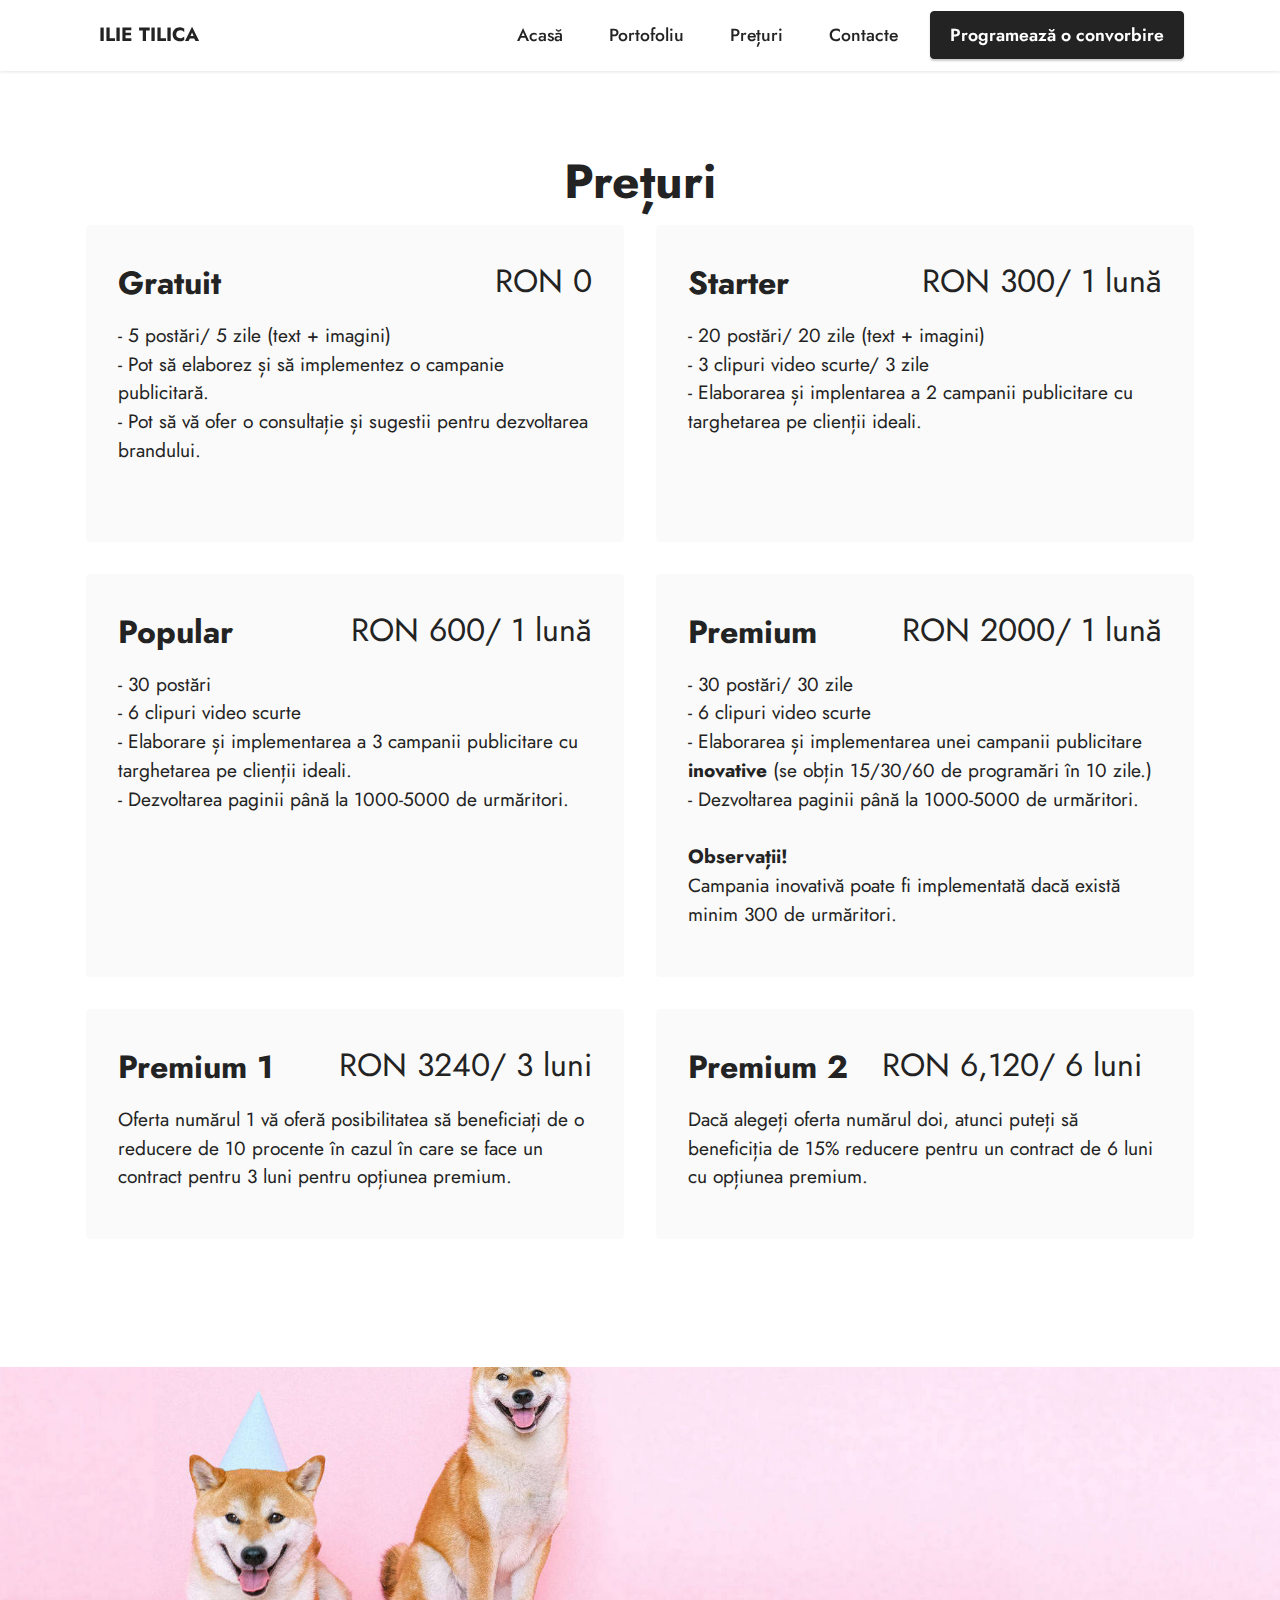
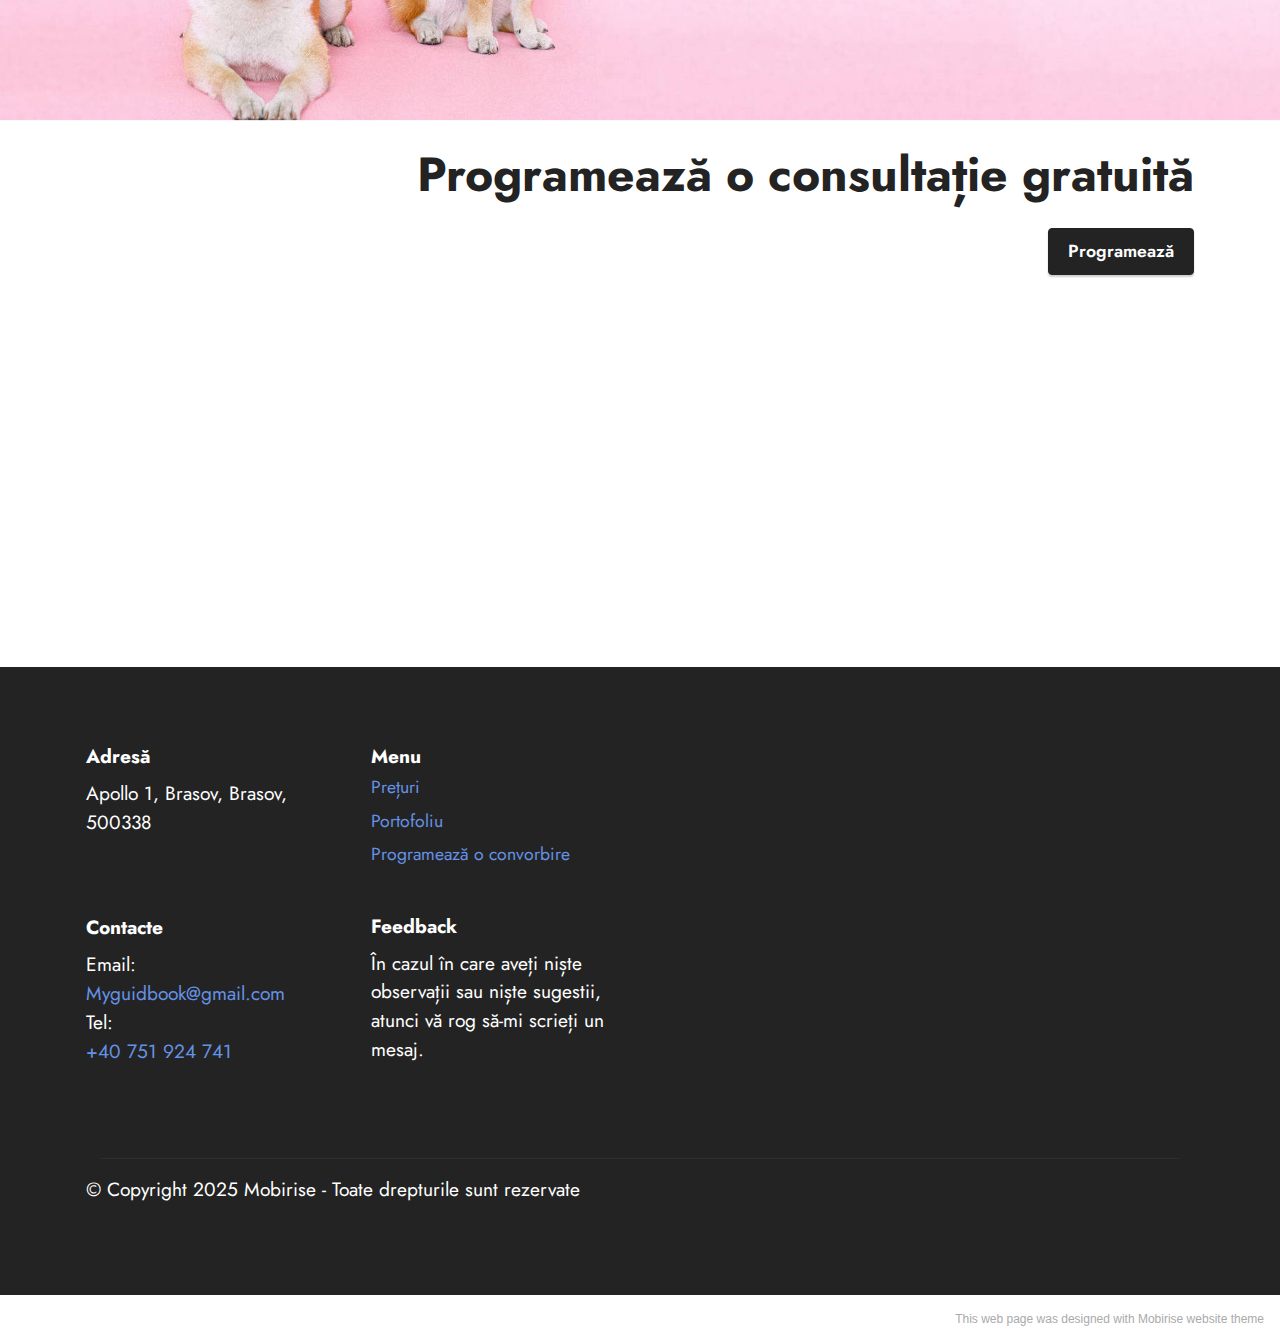
==== commit 651d8790: "Uptade page 2" ====
--- a/page2.html
+++ b/page2.html
@@ -107,7 +107,7 @@
                     <div class="top-line">
                         <h6 class="card-title mbr-fonts-style display-5">
                             <strong>Premium</strong></h6>
-                        <p class="mbr-text cost mbr-fonts-style display-5">RON 1200/ 1 lună</p>
+                        <p class="mbr-text cost mbr-fonts-style display-5">RON 2000/ 1 lună</p>
                     </div>
                     <div class="bottom-line">
                         <p class="mbr-text mbr-fonts-style display-7">
@@ -216,4 +216,4 @@
   
   
 </body>
-</html>+</html>
